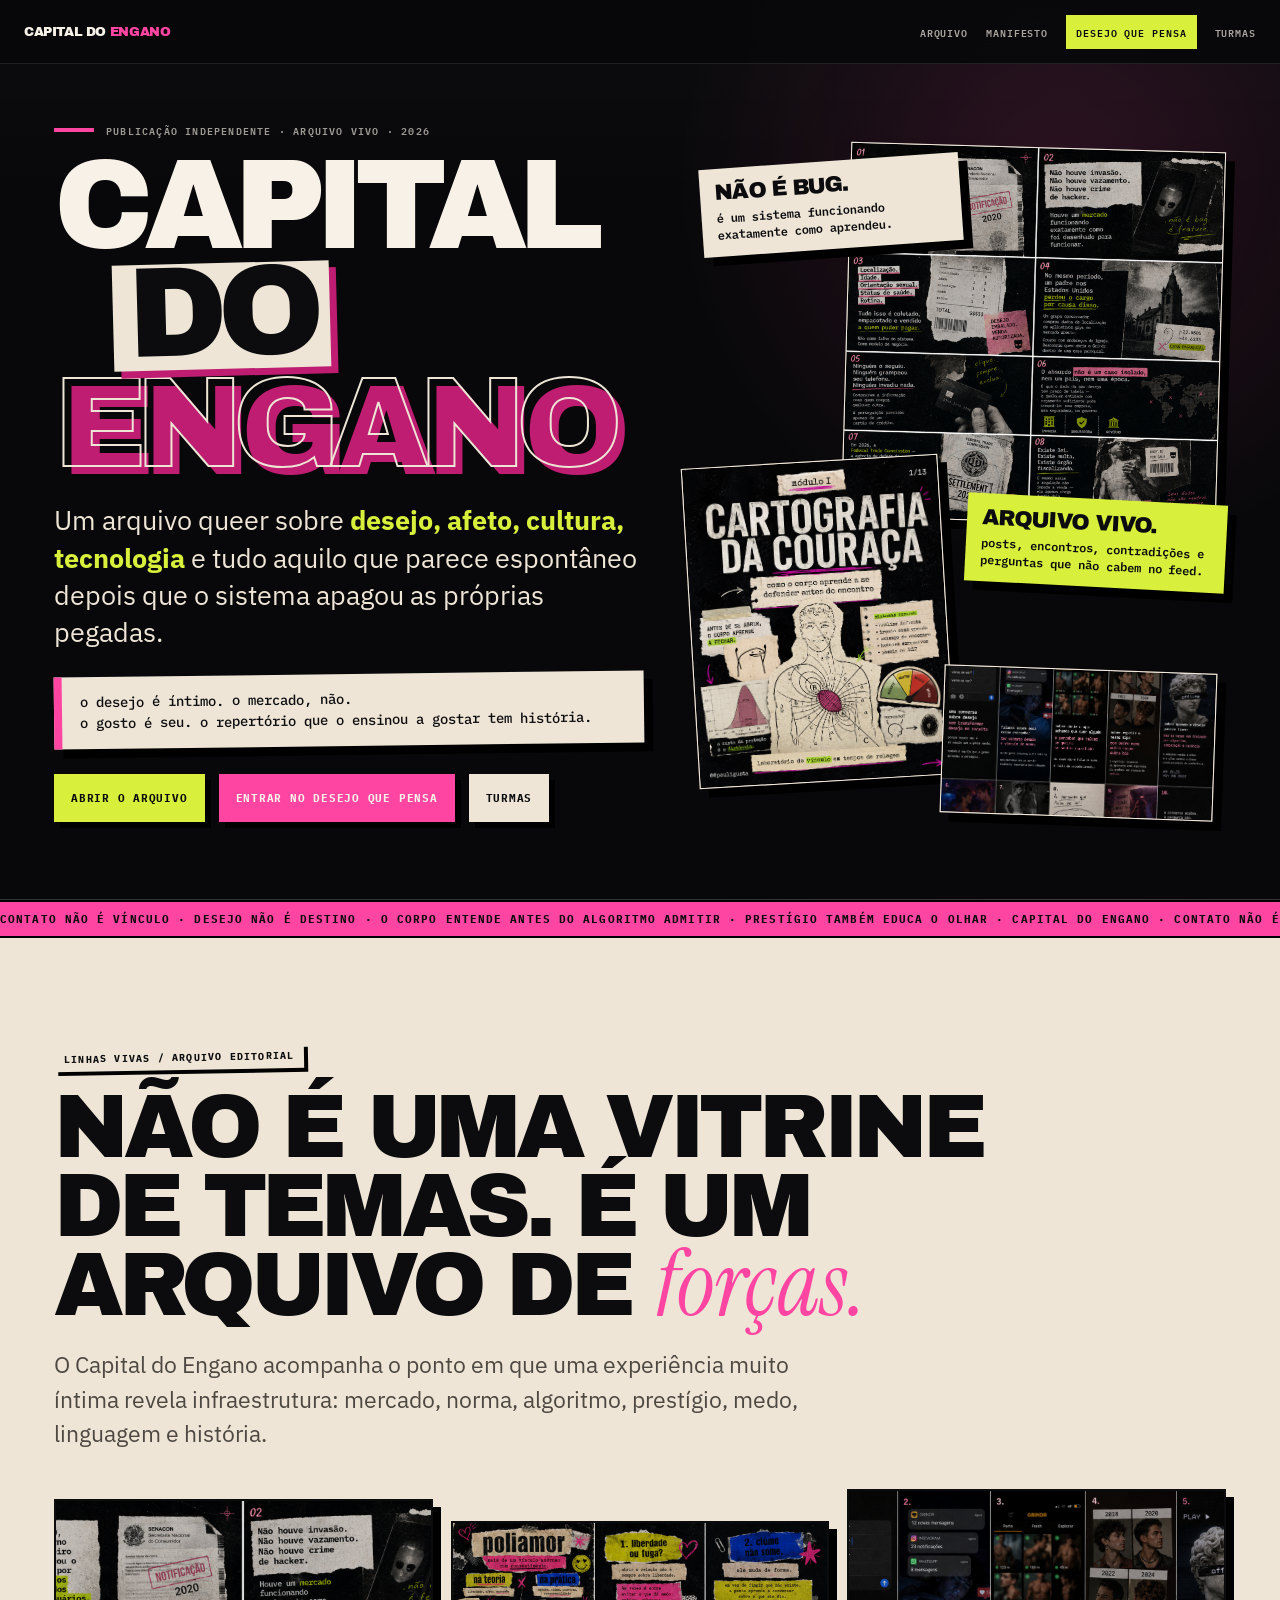
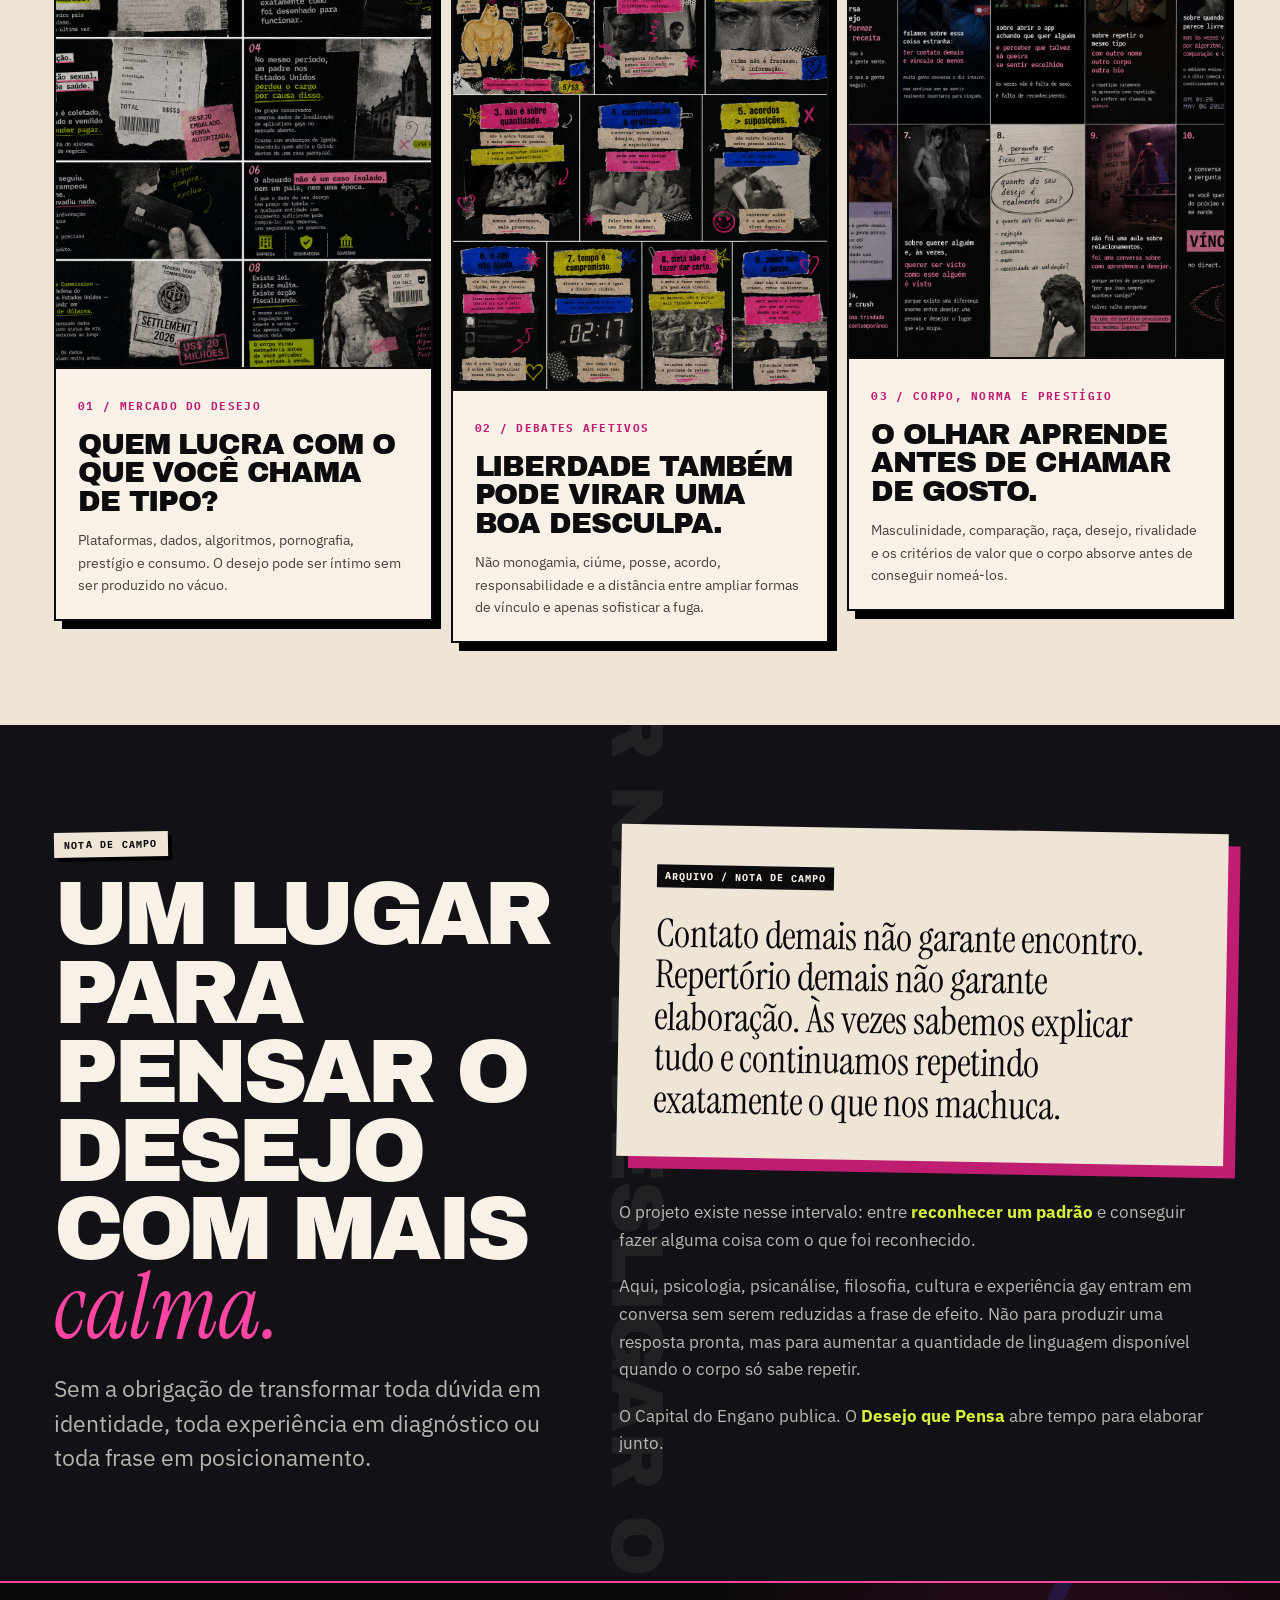
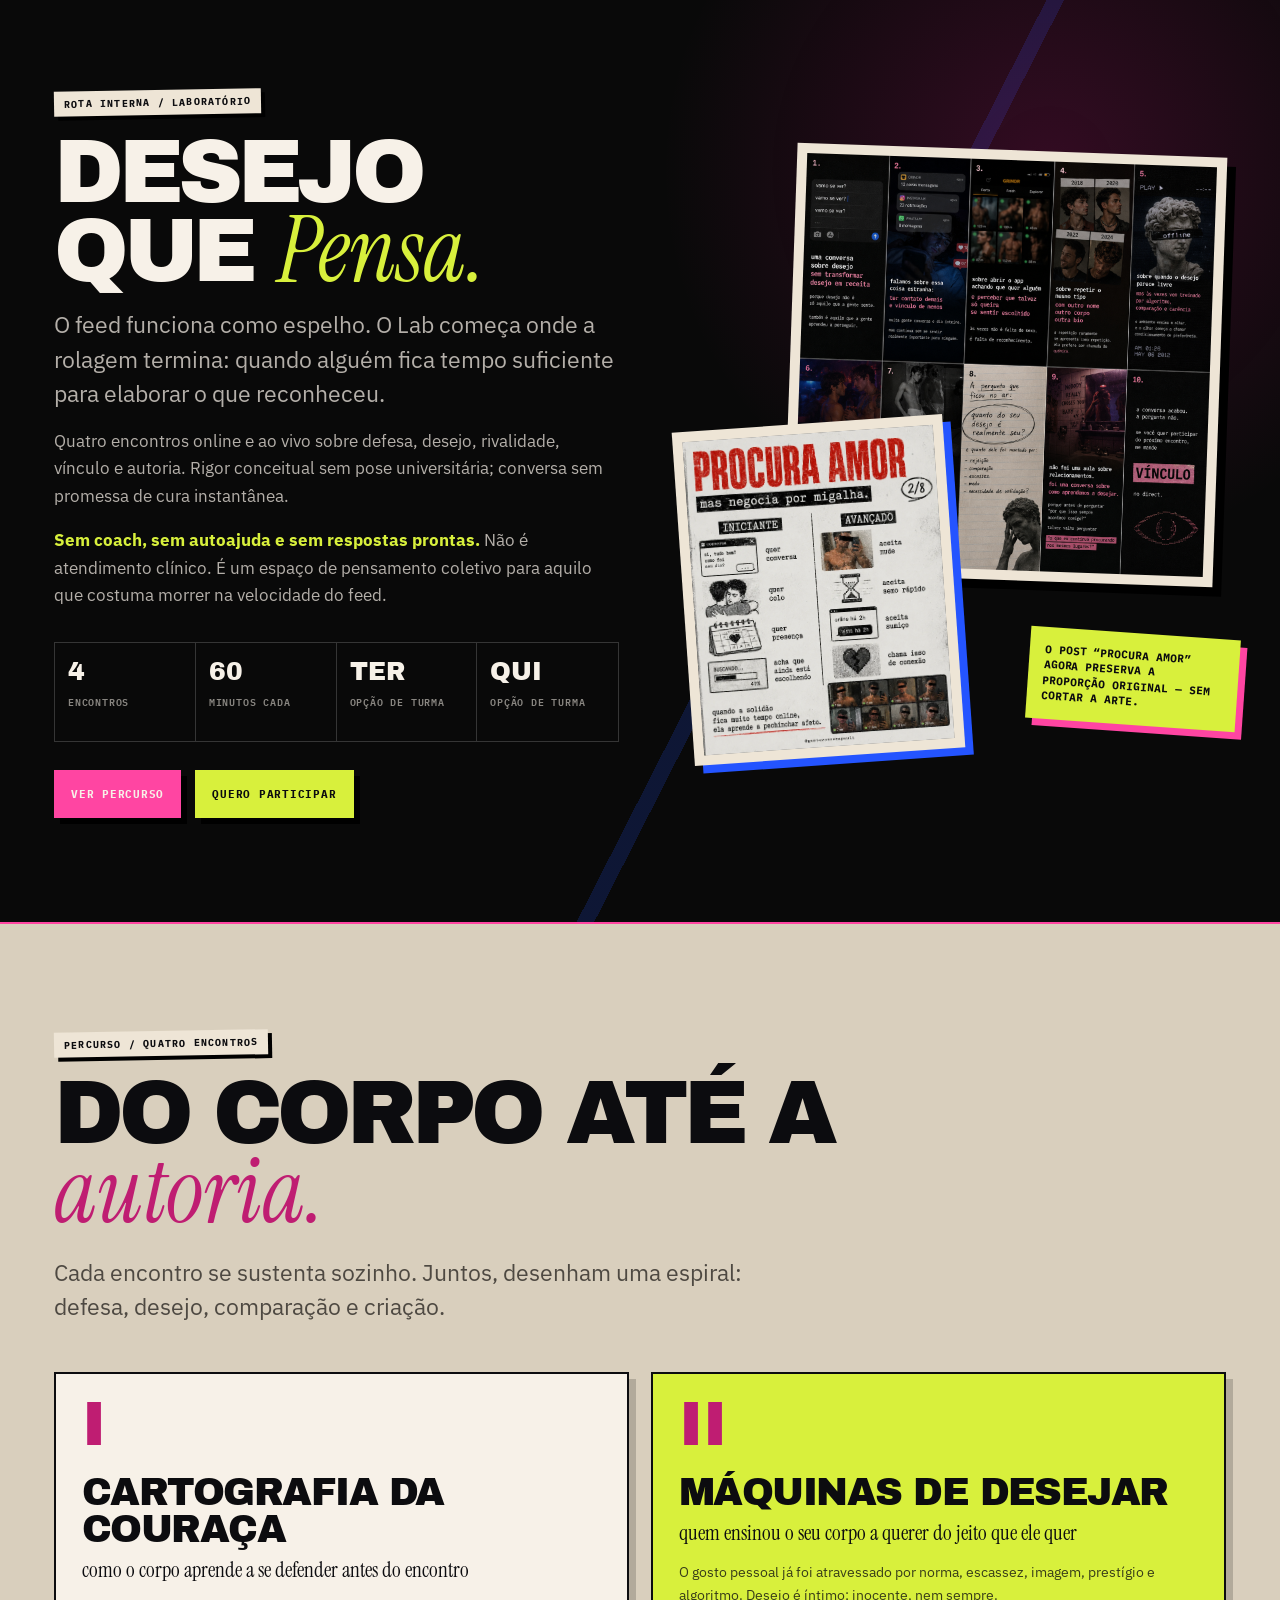
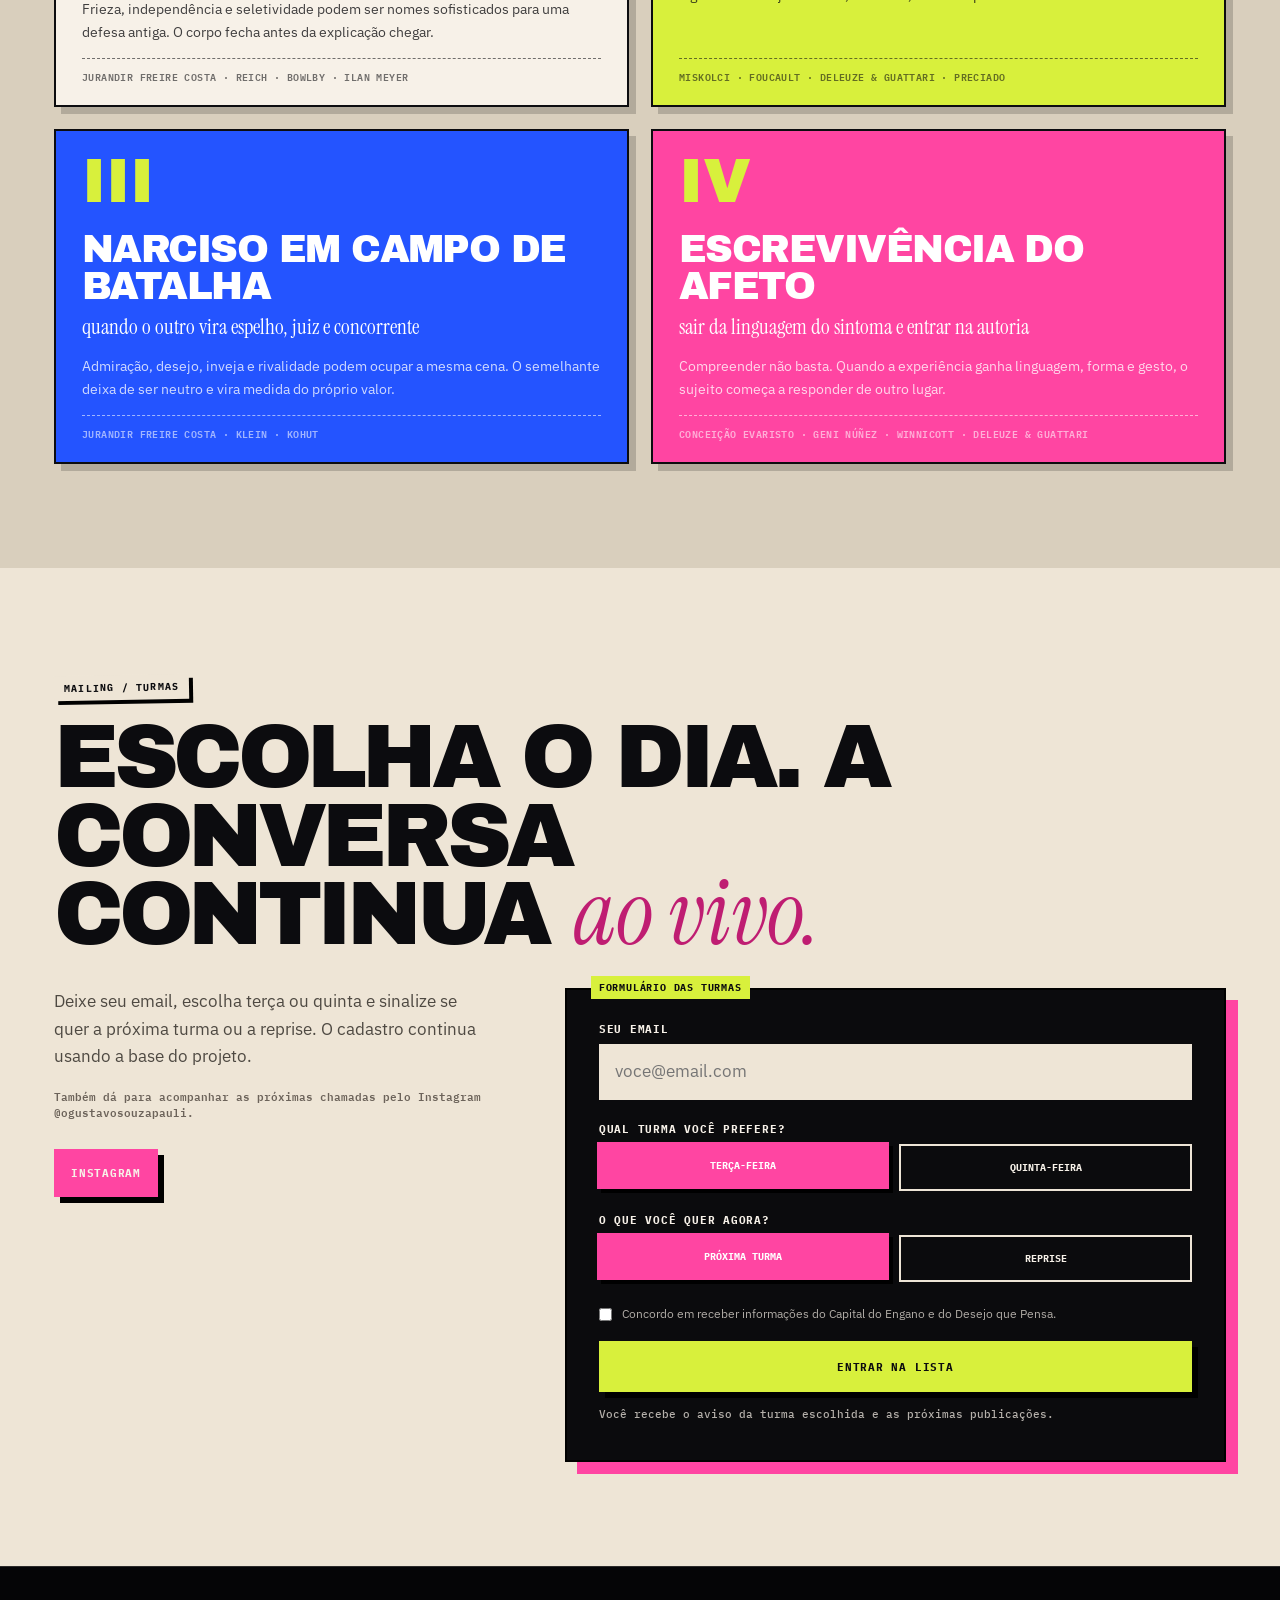
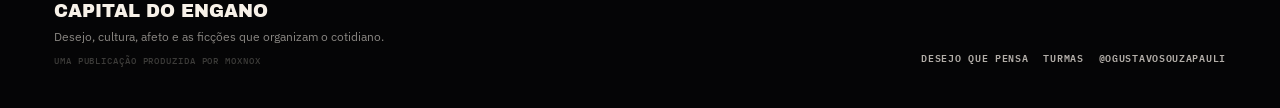
==== index.html @ 5bd8fe93 "corrige envio de turma e interesse" ====
<!DOCTYPE html>
<html lang="pt-BR">
<head>
  <meta charset="utf-8" />
  <meta name="viewport" content="width=device-width, initial-scale=1" />
  <title>Capital do Engano — desejo, afeto e política do cotidiano</title>
  <meta name="description" content="Capital do Engano é um arquivo editorial queer sobre desejo, afeto, tecnologia, corpo e as ficções que organizam o cotidiano. Desejo que Pensa é sua rota de elaboração ao vivo." />
  <meta name="theme-color" content="#08080a" />
  <meta property="og:title" content="Capital do Engano" />
  <meta property="og:description" content="O desejo é íntimo. O repertório que o ensinou a desejar, nem sempre." />
  <link rel="preconnect" href="https://fonts.googleapis.com" />
  <link rel="preconnect" href="https://fonts.gstatic.com" crossorigin />
  <link href="https://fonts.googleapis.com/css2?family=Archivo+Black&family=IBM+Plex+Mono:ital,wght@0,400;0,500;0,600;0,700;1,500&family=IBM+Plex+Sans:ital,wght@0,400;0,500;0,600;0,700;1,400&family=Instrument+Serif:ital@0;1&display=swap" rel="stylesheet" />
  <style>
    :root {
      --black:#08080a;
      --black2:#121216;
      --paper:#eee5d6;
      --paper2:#d9cfbd;
      --white:#f7f1e8;
      --ink:#0c0c0f;
      --muted:#70685e;
      --pink:#ff45a2;
      --pink2:#bf1d72;
      --acid:#d8f03c;
      --blue:#2454ff;
      --red:#d83a31;
      --line:rgba(246,240,231,.16);
      --max:1240px;
      --shadow:9px 9px 0 #000;
    }
    *{box-sizing:border-box;margin:0;padding:0}
    html{scroll-behavior:smooth;scroll-padding-top:72px}
    body{min-width:320px;overflow-x:hidden;background:var(--black);color:var(--white);font-family:'IBM Plex Sans',system-ui,sans-serif;font-size:17px;line-height:1.62;-webkit-font-smoothing:antialiased}
    body:before{content:'';position:fixed;inset:0;z-index:9999;pointer-events:none;opacity:.16;background-image:radial-gradient(circle at 12% 24%,rgba(255,255,255,.07) 0 1px,transparent 1px 4px),radial-gradient(circle at 72% 66%,rgba(255,255,255,.04) 0 1px,transparent 1px 5px);mix-blend-mode:screen}
    ::selection{background:var(--acid);color:var(--ink)}
    img{display:block;max-width:100%}
    a,button,input{font:inherit}
    a:focus-visible,button:focus-visible,input:focus-visible{outline:3px solid var(--acid);outline-offset:4px}
    .skip{position:fixed;top:8px;left:8px;z-index:10000;padding:8px 12px;background:var(--acid);color:var(--ink);font:700 12px 'IBM Plex Mono',monospace;transform:translateY(-160%)}
    .skip:focus{transform:translateY(0)}
    .container{width:min(100%,var(--max));margin:0 auto;padding-inline:34px}
    .section{padding:104px 0;position:relative}
    .mono{font-family:'IBM Plex Mono',monospace}
    .serif{font-family:'Instrument Serif',Georgia,serif}
    .eyebrow{display:inline-block;width:fit-content;margin-bottom:18px;padding:6px 10px;background:var(--paper);color:var(--ink);box-shadow:4px 4px 0 #000;font:700 10px 'IBM Plex Mono',monospace;letter-spacing:.12em;text-transform:uppercase;transform:rotate(-1deg)}
    .title{max-width:980px;font:400 clamp(43px,7vw,92px)/.88 'Archivo Black',sans-serif;letter-spacing:-.06em;text-transform:uppercase}
    .title em{font-family:'Instrument Serif',serif;font-weight:400;text-transform:none;letter-spacing:0;color:var(--pink)}
    .lead{max-width:760px;margin-top:23px;color:rgba(246,240,231,.73);font-size:clamp(18px,2vw,23px);line-height:1.5}
    .btn{display:inline-flex;min-height:48px;align-items:center;justify-content:center;gap:8px;padding:12px 17px;border:0;background:var(--acid);color:var(--ink);box-shadow:6px 6px 0 #000;text-decoration:none;font:700 11px 'IBM Plex Mono',monospace;letter-spacing:.07em;text-transform:uppercase;cursor:pointer}
    .btn.pink{background:var(--pink);color:var(--white)}
    .btn.paper{background:var(--paper);color:var(--ink)}
    .btn:hover{transform:translate(2px,2px);box-shadow:4px 4px 0 #000}

    nav{position:fixed;inset:0 0 auto 0;z-index:500;min-height:64px;display:flex;align-items:center;justify-content:space-between;gap:20px;padding:0 24px;background:rgba(8,8,10,.94);border-bottom:1px solid rgba(255,255,255,.1);backdrop-filter:blur(14px)}
    .brand{color:var(--white);text-decoration:none;font:400 13px 'Archivo Black',sans-serif;text-transform:uppercase;letter-spacing:-.03em}
    .brand span{color:var(--pink)}
    .navlinks{display:flex;align-items:center;gap:18px;list-style:none}
    .navlinks a{color:rgba(246,240,231,.68);text-decoration:none;font:600 10px 'IBM Plex Mono',monospace;letter-spacing:.09em;text-transform:uppercase}
    .navlinks a:hover{color:var(--white)}
    .navlinks .lab{padding:8px 10px;background:var(--acid);color:var(--ink);transform:rotate(-1deg)}

    #hero{min-height:100svh;padding:120px 0 76px;display:flex;align-items:center;overflow:hidden;border-bottom:1px solid var(--line);background:radial-gradient(circle at 83% 20%,rgba(255,69,162,.14),transparent 30%),linear-gradient(180deg,rgba(255,255,255,.018),transparent 22%),var(--black)}
    .hero-grid{display:grid;grid-template-columns:minmax(0,1.05fr) minmax(400px,.95fr);gap:44px;align-items:center}
    .hero-meta{display:flex;gap:12px;align-items:center;margin-bottom:20px;color:rgba(246,240,231,.63);font:600 10px 'IBM Plex Mono',monospace;letter-spacing:.12em;text-transform:uppercase}
    .hero-meta:before{content:'';width:40px;height:4px;background:var(--pink)}
    h1{font:400 clamp(66px,10vw,150px)/.74 'Archivo Black',sans-serif;letter-spacing:-.08em;text-transform:uppercase}
    h1 span{display:block}
    h1 .do{width:fit-content;margin:10px 0 7px 10%;padding:.02em .12em .07em;background:var(--paper);color:var(--ink);box-shadow:7px 7px 0 var(--pink2);transform:rotate(-1.5deg)}
    h1 .engano{color:transparent;-webkit-text-stroke:2px var(--paper);text-shadow:8px 8px 0 var(--pink2)}
    .hero-copy{max-width:650px;margin-top:30px;color:var(--paper);font-size:clamp(19px,2.2vw,27px);line-height:1.38}
    .hero-copy strong{color:var(--acid)}
    .hero-note{max-width:590px;margin-top:24px;padding:15px 18px;background:var(--paper);color:var(--ink);border-left:8px solid var(--pink);box-shadow:var(--shadow);transform:rotate(-.7deg);font:500 14px/1.5 'IBM Plex Mono',monospace}
    .actions{display:flex;flex-wrap:wrap;gap:14px;margin-top:28px}
    .hero-collage{position:relative;min-height:690px}
    .pic{position:absolute;overflow:hidden;background:var(--paper);border:1px solid rgba(255,255,255,.12);box-shadow:var(--shadow)}
    .pic img{width:100%;height:100%;object-fit:cover}
    .pic.a{width:70%;right:1%;top:3%;aspect-ratio:1/1;transform:rotate(1.6deg)}
    .pic.b{width:48%;left:0;bottom:5%;aspect-ratio:4/5;transform:rotate(-3.4deg)}
    .pic.c{width:51%;right:2%;bottom:0;height:148px;transform:rotate(2deg)}
    .pic.c img{object-position:50% 18%}
    .sticker{position:absolute;z-index:5;max-width:260px;padding:14px 15px;background:var(--paper);color:var(--ink);box-shadow:var(--shadow);font:600 12px/1.4 'IBM Plex Mono',monospace}
    .sticker.one{left:2%;top:5%;transform:rotate(-4deg)}
    .sticker.two{right:0;top:54%;transform:rotate(3deg);background:var(--acid)}
    .sticker strong{display:block;font:400 22px/.95 'Archivo Black',sans-serif;text-transform:uppercase;letter-spacing:-.04em;margin-bottom:6px}

    .ticker{overflow:hidden;background:var(--pink);color:var(--ink);border-block:2px solid #000;white-space:nowrap}
    .ticker div{display:inline-block;min-width:200%;padding:10px 0;font:800 11px 'IBM Plex Mono',monospace;letter-spacing:.1em;text-transform:uppercase;animation:run 30s linear infinite}
    @keyframes run{to{transform:translateX(-50%)}}

    #arquivo{background:var(--paper);color:var(--ink)}
    #arquivo .title{color:var(--ink)}
    #arquivo .lead{color:#4d4841}
    .lines{display:grid;grid-template-columns:repeat(3,minmax(0,1fr));gap:18px;margin-top:48px}
    .line-card{position:relative;min-height:560px;display:flex;flex-direction:column;border:2px solid var(--ink);background:var(--white);box-shadow:8px 8px 0 #000;overflow:hidden}
    .line-card:nth-child(2){transform:translateY(22px)}
    .line-card:nth-child(3){transform:translateY(-10px)}
    .line-img{aspect-ratio:4/5;overflow:hidden;border-bottom:2px solid var(--ink);background:#111}
    .line-img img{width:100%;height:100%;object-fit:cover}
    .line-body{padding:22px}
    .line-num{font:700 11px 'IBM Plex Mono',monospace;color:var(--pink2);letter-spacing:.12em}
    .line-card h3{margin-top:12px;font:400 29px/.98 'Archivo Black',sans-serif;letter-spacing:-.04em;text-transform:uppercase}
    .line-card p{margin-top:13px;color:#46413b;font-size:14px}
    .ig{color:inherit;text-decoration:none}

    #calma{background:var(--black2);overflow:hidden}
    #calma:before{content:'PENSAR NÃO É DESLIGAR O DESEJO';position:absolute;right:-110px;top:48%;color:rgba(246,240,231,.07);font:400 74px 'Archivo Black',sans-serif;transform:rotate(90deg);white-space:nowrap}
    .calma-grid{display:grid;grid-template-columns:minmax(0,.9fr) minmax(0,1.1fr);gap:68px;align-items:start}
    .calma-paper{position:relative;padding:36px;background:var(--paper);color:var(--ink);box-shadow:12px 12px 0 var(--pink2);transform:rotate(1deg)}
    .calma-paper:before{content:'ARQUIVO / NOTA DE CAMPO';display:inline-block;margin-bottom:26px;padding:5px 8px;background:var(--ink);color:var(--white);font:700 10px 'IBM Plex Mono',monospace;letter-spacing:.1em}
    .calma-paper p{font-family:'Instrument Serif',serif;font-size:clamp(27px,3vw,42px);line-height:1.08}
    .calma-copy p{max-width:650px;margin-bottom:19px;color:rgba(246,240,231,.74)}
    .calma-copy strong{color:var(--acid)}

    #desejo{background:#090909;border-block:2px solid var(--pink);overflow:hidden}
    #desejo:before{content:'';position:absolute;inset:0;pointer-events:none;background:radial-gradient(circle at 82% 20%,rgba(223,22,137,.2),transparent 30%),linear-gradient(117deg,transparent 0 60%,rgba(36,84,255,.18) 60% 61%,transparent 61%)}
    .dqp-grid{position:relative;display:grid;grid-template-columns:minmax(0,1.02fr) minmax(370px,.98fr);gap:64px;align-items:center}
    .dqp-grid .title em{color:var(--acid)}
    .dqp-copy p{max-width:680px;margin-top:17px;color:rgba(246,240,231,.72)}
    .stats{display:grid;grid-template-columns:repeat(4,minmax(0,1fr));margin-top:32px;border:1px solid rgba(255,255,255,.18)}
    .stat{padding:15px 13px;min-height:98px;border-right:1px solid rgba(255,255,255,.18)}
    .stat:last-child{border-right:0}
    .stat strong{display:block;font:400 25px 'Archivo Black',sans-serif}
    .stat span{display:block;margin-top:7px;color:rgba(246,240,231,.54);font:600 10px 'IBM Plex Mono',monospace;text-transform:uppercase;letter-spacing:.08em}
    .dqp-art{position:relative;min-height:620px}
    .dqp-main,.dqp-small{position:absolute;padding:10px;background:var(--paper);box-shadow:var(--shadow)}
    .dqp-main{width:min(430px,88%);right:6px;top:8px;transform:rotate(2deg)}
    .dqp-main img{width:100%;aspect-ratio:1/1;object-fit:cover}
    .dqp-small{width:min(300px,50%);left:0;bottom:5px;transform:rotate(-4deg);box-shadow:8px 8px 0 var(--blue)}
    .dqp-small img{width:100%;aspect-ratio:1122/1402;object-fit:contain;background:#111}
    .dqp-note{position:absolute;right:-12px;bottom:38px;z-index:4;width:210px;padding:15px;background:var(--acid);color:var(--ink);box-shadow:7px 7px 0 var(--pink);font:700 11px/1.4 'IBM Plex Mono',monospace;text-transform:uppercase;transform:rotate(4deg)}

    #percurso{background:var(--paper2);color:var(--ink)}
    #percurso .title{color:var(--ink)}
    #percurso .title em{color:var(--pink2)}
    #percurso .lead{color:#4e4942}
    .modules{display:grid;grid-template-columns:repeat(2,minmax(0,1fr));gap:22px;margin-top:48px}
    .module{position:relative;min-height:335px;padding:26px;border:2px solid var(--ink);background:var(--white);box-shadow:7px 7px 0 rgba(0,0,0,.18)}
    .module:nth-child(2){background:var(--acid)}
    .module:nth-child(3){background:var(--blue);color:#fff}
    .module:nth-child(4){background:var(--pink);color:#fff}
    .module .n{font:400 62px/.8 'Archivo Black',sans-serif;color:var(--pink2)}
    .module:nth-child(n+3) .n{color:var(--acid)}
    .module h3{margin-top:25px;font:400 clamp(25px,3vw,40px)/.96 'Archivo Black',sans-serif;letter-spacing:-.04em;text-transform:uppercase}
    .module .thesis{margin-top:10px;font:400 21px/1.15 'Instrument Serif',serif}
    .module .desc{margin-top:16px;font-size:14px;opacity:.78}
    .module .refs{position:absolute;left:26px;right:26px;bottom:22px;padding-top:10px;border-top:1px dashed currentColor;opacity:.57;font:600 10px/1.4 'IBM Plex Mono',monospace;text-transform:uppercase;letter-spacing:.04em}

    #mailing{background:var(--paper);color:var(--ink)}
    #mailing .title{color:var(--ink)}
    #mailing .title em{color:var(--pink2)}
    .mail-grid{display:grid;grid-template-columns:minmax(0,.8fr) minmax(400px,1.2fr);gap:70px;align-items:start;margin-top:34px}
    .mail-copy p{max-width:540px;color:#4e4942}
    .mail-copy .small{margin-top:17px;font:600 11px/1.5 'IBM Plex Mono',monospace;color:#6c635a}
    .form{position:relative;padding:32px;background:#0b0b0d;color:var(--white);border:2px solid #000;box-shadow:12px 12px 0 var(--pink)}
    .form:before{content:'FORMULÁRIO DAS TURMAS';position:absolute;top:-14px;left:24px;padding:5px 8px;background:var(--acid);color:var(--ink);font:700 10px 'IBM Plex Mono',monospace;letter-spacing:.08em}
    .field{margin-bottom:22px}
    .label{display:block;margin-bottom:8px;color:var(--white);font:700 11px 'IBM Plex Mono',monospace;text-transform:uppercase;letter-spacing:.07em}
    .input{width:100%;min-height:50px;padding:12px 14px;border:2px solid var(--paper);background:var(--paper);color:var(--ink);border-radius:0}
    .choices{display:grid;grid-template-columns:repeat(2,minmax(0,1fr));gap:8px}
    .choice{position:relative}
    .choice input{position:absolute;opacity:0}
    .choice label{display:flex;min-height:47px;align-items:center;justify-content:center;padding:10px;border:2px solid var(--paper);color:var(--white);font:700 10px 'IBM Plex Mono',monospace;text-align:center;text-transform:uppercase;cursor:pointer}
    .choice input:checked+label{background:var(--pink);color:#fff;border-color:var(--pink);box-shadow:4px 4px 0 #000;transform:translate(-2px,-2px)}
    .consent{display:flex;gap:10px;align-items:flex-start;margin:18px 0;color:rgba(246,240,231,.7);font-size:12px}
    .consent input{margin-top:4px;accent-color:var(--pink)}
    .submit{width:100%;min-height:51px;border:2px solid var(--acid);background:var(--acid);color:var(--ink);box-shadow:6px 6px 0 #000;font:700 11px 'IBM Plex Mono',monospace;text-transform:uppercase;letter-spacing:.07em;cursor:pointer}
    .submit:disabled{opacity:.6;cursor:default}
    #form-msg{min-height:21px;margin-top:15px;color:rgba(246,240,231,.72);font:500 11px/1.45 'IBM Plex Mono',monospace}
    .hp{position:absolute!important;left:-10000px!important;width:1px!important;height:1px!important;overflow:hidden!important}

    footer{padding:34px 0 42px;background:#050506;border-top:1px solid var(--line)}
    .foot{display:flex;align-items:flex-end;justify-content:space-between;gap:28px}
    .foot strong{display:block;font:400 18px 'Archivo Black',sans-serif;text-transform:uppercase}
    .foot span{display:block;margin-top:6px;color:rgba(246,240,231,.55);font-size:12px}
    .mox{margin-top:8px!important;color:rgba(246,240,231,.23)!important;font:500 9px 'IBM Plex Mono',monospace!important;text-transform:uppercase;letter-spacing:.1em}
    .footlinks{display:flex;flex-wrap:wrap;gap:15px;justify-content:flex-end}
    .footlinks a{color:rgba(246,240,231,.72);text-decoration:none;font:600 10px 'IBM Plex Mono',monospace;text-transform:uppercase;letter-spacing:.07em}
    .footlinks a:hover{color:var(--acid)}

    @media(max-width:1000px){
      .hero-grid,.calma-grid,.dqp-grid,.mail-grid{grid-template-columns:1fr}
      .hero-collage{min-height:650px}
      .lines{grid-template-columns:1fr 1fr}
      .line-card:nth-child(2),.line-card:nth-child(3){transform:none}
      .dqp-art{min-height:610px}
    }
    @media(max-width:760px){
      .container{padding-inline:18px}
      .section{padding:82px 0}
      nav{padding-inline:14px}
      .navlinks{gap:5px}
      .navlinks .hide{display:none}
      .brand{font-size:11px}
      .navlinks a{font-size:9px}
      h1{font-size:clamp(60px,19vw,100px)}
      .hero-collage{min-height:540px}
      .pic.a{width:75%}.pic.b{width:49%}.pic.c{height:105px}
      .sticker{max-width:210px;padding:11px}.sticker strong{font-size:17px}
      .lines,.modules{grid-template-columns:1fr}
      .line-card{min-height:0}
      .stats{grid-template-columns:repeat(2,minmax(0,1fr))}
      .stat:nth-child(2){border-right:0}.stat:nth-child(-n+2){border-bottom:1px solid rgba(255,255,255,.18)}
      .dqp-art{min-height:500px}
      .dqp-small{width:48%}
      .choices{grid-template-columns:1fr}
      .form{padding:30px 20px}
      .foot{flex-direction:column;align-items:flex-start}
      .footlinks{justify-content:flex-start}
    }
    @media(max-width:480px){.actions{flex-direction:column;align-items:stretch}.btn{width:100%}.hero-collage{min-height:455px}.dqp-art{min-height:440px}.dqp-note{width:180px;right:0}}
    @media(prefers-reduced-motion:reduce){html{scroll-behavior:auto}.ticker div{animation:none}}
  </style>
</head>
<body>
  <a class="skip" href="#main">Ir para o conteúdo</a>
  <nav aria-label="Navegação principal">
    <a class="brand" href="#hero">Capital do <span>Engano</span></a>
    <ul class="navlinks">
      <li class="hide"><a href="#arquivo">Arquivo</a></li>
      <li class="hide"><a href="#calma">Manifesto</a></li>
      <li><a class="lab" href="#desejo">Desejo que Pensa</a></li>
      <li><a href="#mailing">Turmas</a></li>
    </ul>
  </nav>

  <main id="main">
    <header id="hero">
      <div class="container hero-grid">
        <div>
          <div class="hero-meta">publicação independente · arquivo vivo · 2026</div>
          <h1><span>Capital</span><span class="do">do</span><span class="engano">Engano</span></h1>
          <p class="hero-copy">Um arquivo queer sobre <strong>desejo, afeto, cultura, tecnologia</strong> e tudo aquilo que parece espontâneo depois que o sistema apagou as próprias pegadas.</p>
          <div class="hero-note">o desejo é íntimo. o mercado, não.<br>o gosto é seu. o repertório que o ensinou a gostar tem história.</div>
          <div class="actions">
            <a class="btn" href="#arquivo">Abrir o arquivo</a>
            <a class="btn pink" href="#desejo">Entrar no Desejo que Pensa</a>
            <a class="btn paper" href="#mailing">Turmas</a>
          </div>
        </div>
        <div class="hero-collage" aria-label="Colagem editorial com trabalhos do projeto">
          <div class="pic a"><a class="ig" href="https://www.instagram.com/p/DaJt7K4jVhq/" target="_blank" rel="noopener noreferrer" aria-label="Abrir post sobre dados, apps e desejo no Instagram"><img src="v1.5/assets/grindr-carousel.png" alt="Dossiê visual sobre aplicativos, dados e desejo"></a></div>
          <div class="pic b"><a class="ig" href="https://www.instagram.com/p/DagaPlej9QJ/" target="_blank" rel="noopener noreferrer" aria-label="Abrir Cartografia da Couraça no Instagram"><img src="v1.5/assets/dqp-modulo1.png" alt="Capa de Cartografia da Couraça"></a></div>
          <div class="pic c"><a class="ig" href="https://www.instagram.com/p/DaZJoE9jdEI/" target="_blank" rel="noopener noreferrer" aria-label="Abrir Desejo que Pensa no Instagram"><img src="v1.5/assets/dqp-carousel.png" alt="Recorte visual do Desejo que Pensa"></a></div>
          <div class="sticker one"><strong>não é bug.</strong>é um sistema funcionando exatamente como aprendeu.</div>
          <div class="sticker two"><strong>arquivo vivo.</strong>posts, encontros, contradições e perguntas que não cabem no feed.</div>
        </div>
      </div>
    </header>

    <div class="ticker" aria-hidden="true"><div>CONTATO NÃO É VÍNCULO · DESEJO NÃO É DESTINO · O CORPO ENTENDE ANTES DO ALGORITMO ADMITIR · PRESTÍGIO TAMBÉM EDUCA O OLHAR · CAPITAL DO ENGANO · CONTATO NÃO É VÍNCULO · DESEJO NÃO É DESTINO · O CORPO ENTENDE ANTES DO ALGORITMO ADMITIR · PRESTÍGIO TAMBÉM EDUCA O OLHAR · CAPITAL DO ENGANO ·</div></div>

    <section class="section" id="arquivo">
      <div class="container">
        <span class="eyebrow">linhas vivas / arquivo editorial</span>
        <h2 class="title">Não é uma vitrine de temas. É um arquivo de <em>forças.</em></h2>
        <p class="lead">O Capital do Engano acompanha o ponto em que uma experiência muito íntima revela infraestrutura: mercado, norma, algoritmo, prestígio, medo, linguagem e história.</p>
        <div class="lines">
          <article class="line-card">
            <a class="ig" href="https://www.instagram.com/p/DaJt7K4jVhq/" target="_blank" rel="noopener noreferrer">
              <div class="line-img"><img src="v1.5/assets/grindr-carousel.png" alt="Carrossel sobre dados, aplicativos e desejo"></div>
            </a>
            <div class="line-body"><span class="line-num">01 / MERCADO DO DESEJO</span><h3>Quem lucra com o que você chama de tipo?</h3><p>Plataformas, dados, algoritmos, pornografia, prestígio e consumo. O desejo pode ser íntimo sem ser produzido no vácuo.</p></div>
          </article>
          <article class="line-card">
            <div class="line-img"><img src="v1.5/assets/poliamor-carousel.png" alt="Carrossel visual sobre relações e não monogamia"></div>
            <div class="line-body"><span class="line-num">02 / DEBATES AFETIVOS</span><h3>Liberdade também pode virar uma boa desculpa.</h3><p>Não monogamia, ciúme, posse, acordo, responsabilidade e a distância entre ampliar formas de vínculo e apenas sofisticar a fuga.</p></div>
          </article>
          <article class="line-card">
            <a class="ig" href="https://www.instagram.com/p/DaZJoE9jdEI/" target="_blank" rel="noopener noreferrer">
              <div class="line-img"><img src="v1.5/assets/dqp-carousel.png" alt="Carrossel do projeto Desejo que Pensa"></div>
            </a>
            <div class="line-body"><span class="line-num">03 / CORPO, NORMA E PRESTÍGIO</span><h3>O olhar aprende antes de chamar de gosto.</h3><p>Masculinidade, comparação, raça, desejo, rivalidade e os critérios de valor que o corpo absorve antes de conseguir nomeá-los.</p></div>
          </article>
        </div>
      </div>
    </section>

    <section class="section" id="calma">
      <div class="container calma-grid">
        <div>
          <span class="eyebrow">nota de campo</span>
          <h2 class="title">Um lugar para pensar o desejo com mais <em>calma.</em></h2>
          <p class="lead">Sem a obrigação de transformar toda dúvida em identidade, toda experiência em diagnóstico ou toda frase em posicionamento.</p>
        </div>
        <div>
          <div class="calma-paper"><p>Contato demais não garante encontro. Repertório demais não garante elaboração. Às vezes sabemos explicar tudo e continuamos repetindo exatamente o que nos machuca.</p></div>
          <div class="calma-copy" style="margin-top:38px">
            <p>O projeto existe nesse intervalo: entre <strong>reconhecer um padrão</strong> e conseguir fazer alguma coisa com o que foi reconhecido.</p>
            <p>Aqui, psicologia, psicanálise, filosofia, cultura e experiência gay entram em conversa sem serem reduzidas a frase de efeito. Não para produzir uma resposta pronta, mas para aumentar a quantidade de linguagem disponível quando o corpo só sabe repetir.</p>
            <p>O Capital do Engano publica. O <strong>Desejo que Pensa</strong> abre tempo para elaborar junto.</p>
          </div>
        </div>
      </div>
    </section>

    <section class="section" id="desejo">
      <div class="container dqp-grid">
        <div class="dqp-copy">
          <span class="eyebrow">rota interna / laboratório</span>
          <h2 class="title">Desejo que <em>Pensa.</em></h2>
          <p class="lead">O feed funciona como espelho. O Lab começa onde a rolagem termina: quando alguém fica tempo suficiente para elaborar o que reconheceu.</p>
          <p>Quatro encontros online e ao vivo sobre defesa, desejo, rivalidade, vínculo e autoria. Rigor conceitual sem pose universitária; conversa sem promessa de cura instantânea.</p>
          <p><strong style="color:var(--acid)">Sem coach, sem autoajuda e sem respostas prontas.</strong> Não é atendimento clínico. É um espaço de pensamento coletivo para aquilo que costuma morrer na velocidade do feed.</p>
          <div class="stats" aria-label="Formato do Desejo que Pensa">
            <div class="stat"><strong>4</strong><span>encontros</span></div>
            <div class="stat"><strong>60</strong><span>minutos cada</span></div>
            <div class="stat"><strong>TER</strong><span>opção de turma</span></div>
            <div class="stat"><strong>QUI</strong><span>opção de turma</span></div>
          </div>
          <div class="actions"><a class="btn pink" href="#percurso">Ver percurso</a><a class="btn" href="#mailing">Quero participar</a></div>
        </div>
        <div class="dqp-art" aria-label="Arquivo visual do Desejo que Pensa">
          <figure class="dqp-main"><a class="ig" href="https://www.instagram.com/p/DaZJoE9jdEI/" target="_blank" rel="noopener noreferrer"><img src="v1.5/assets/dqp-carousel.png" alt="Carrossel Desejo que Pensa"></a></figure>
          <figure class="dqp-small"><a class="ig" href="https://www.instagram.com/p/DaG-AF5jT24/" target="_blank" rel="noopener noreferrer"><img src="v1.5/assets/post-procura.webp" alt="Post Procura amor, mas negocia por migalha"></a></figure>
          <div class="dqp-note">o post “procura amor” agora preserva a proporção original — sem cortar a arte.</div>
        </div>
      </div>
    </section>

    <section class="section" id="percurso">
      <div class="container">
        <span class="eyebrow">percurso / quatro encontros</span>
        <h2 class="title">Do corpo até a <em>autoria.</em></h2>
        <p class="lead">Cada encontro se sustenta sozinho. Juntos, desenham uma espiral: defesa, desejo, comparação e criação.</p>
        <div class="modules">
          <article class="module"><div class="n">I</div><h3>Cartografia da Couraça</h3><p class="thesis">como o corpo aprende a se defender antes do encontro</p><p class="desc">Frieza, independência e seletividade podem ser nomes sofisticados para uma defesa antiga. O corpo fecha antes da explicação chegar.</p><p class="refs">Jurandir Freire Costa · Reich · Bowlby · Ilan Meyer</p></article>
          <article class="module"><div class="n">II</div><h3>Máquinas de Desejar</h3><p class="thesis">quem ensinou o seu corpo a querer do jeito que ele quer</p><p class="desc">O gosto pessoal já foi atravessado por norma, escassez, imagem, prestígio e algoritmo. Desejo é íntimo; inocente, nem sempre.</p><p class="refs">Miskolci · Foucault · Deleuze & Guattari · Preciado</p></article>
          <article class="module"><div class="n">III</div><h3>Narciso em Campo de Batalha</h3><p class="thesis">quando o outro vira espelho, juiz e concorrente</p><p class="desc">Admiração, desejo, inveja e rivalidade podem ocupar a mesma cena. O semelhante deixa de ser neutro e vira medida do próprio valor.</p><p class="refs">Jurandir Freire Costa · Klein · Kohut</p></article>
          <article class="module"><div class="n">IV</div><h3>Escrevivência do Afeto</h3><p class="thesis">sair da linguagem do sintoma e entrar na autoria</p><p class="desc">Compreender não basta. Quando a experiência ganha linguagem, forma e gesto, o sujeito começa a responder de outro lugar.</p><p class="refs">Conceição Evaristo · Geni Núñez · Winnicott · Deleuze & Guattari</p></article>
        </div>
      </div>
    </section>

    <section class="section" id="mailing">
      <div class="container">
        <span class="eyebrow">mailing / turmas</span>
        <h2 class="title">Escolha o dia. A conversa continua <em>ao vivo.</em></h2>
        <div class="mail-grid">
          <div class="mail-copy">
            <p>Deixe seu email, escolha terça ou quinta e sinalize se quer a próxima turma ou a reprise. O cadastro continua usando a base do projeto.</p>
            <p class="small">Também dá para acompanhar as próximas chamadas pelo Instagram @ogustavosouzapauli.</p>
            <div class="actions"><a class="btn pink" href="https://instagram.com/ogustavosouzapauli" target="_blank" rel="noopener noreferrer">Instagram</a></div>
          </div>
          <form class="form" id="mailing-form" onsubmit="handleWaitlist(event)" aria-label="Inscrição no Desejo que Pensa">
            <label class="hp" for="website">Não preencha</label><input class="hp" id="website" autocomplete="off" tabindex="-1" type="text">
            <div class="field"><label class="label" for="email">Seu email</label><input class="input" id="email" type="email" autocomplete="email" placeholder="voce@email.com" required></div>
            <div class="field"><span class="label">Qual turma você prefere?</span><div class="choices"><div class="choice"><input checked id="tuesday" name="turma" type="radio" value="terca" required><label for="tuesday">Terça-feira</label></div><div class="choice"><input id="thursday" name="turma" type="radio" value="quinta" required><label for="thursday">Quinta-feira</label></div></div></div>
            <div class="field"><span class="label">O que você quer agora?</span><div class="choices"><div class="choice"><input checked id="next-class" name="interesse" type="radio" value="proxima turma" required><label for="next-class">Próxima turma</label></div><div class="choice"><input id="replay" name="interesse" type="radio" value="reprise" required><label for="replay">Reprise</label></div></div></div>
            <label class="consent" for="consent"><input id="consent" type="checkbox" required><span>Concordo em receber informações do Capital do Engano e do Desejo que Pensa.</span></label>
            <button class="submit" type="submit">Entrar na lista</button>
            <div id="form-msg" role="status">Você recebe o aviso da turma escolhida e as próximas publicações.</div>
          </form>
        </div>
      </div>
    </section>
  </main>

  <footer>
    <div class="container foot">
      <div><strong>Capital do Engano</strong><span>Desejo, cultura, afeto e as ficções que organizam o cotidiano.</span><span class="mox">uma publicação produzida por MOXNOX</span></div>
      <div class="footlinks"><a href="#desejo">Desejo que Pensa</a><a href="#mailing">Turmas</a><a href="https://instagram.com/ogustavosouzapauli" target="_blank" rel="noopener noreferrer">@ogustavosouzapauli</a></div>
    </div>
  </footer>

  <script>
    const WAITLIST_URL='https://script.google.com/macros/s/AKfycbwLwXu7yA2k3YvWyBqOMSSfnzRwR58wXxqY4SEbpK5EW2DYldIZgKlH9GmjTxIQWyBG/exec';
    const SUBSTACK_SUB='gustavosouzapauli';
    async function handleWaitlist(event){
      event.preventDefault();
      const form=event.currentTarget;
      const msg=document.getElementById('form-msg');
      const button=form.querySelector('button[type="submit"]');
      const email=document.getElementById('email').value.trim();
      const consent=document.getElementById('consent').checked;
      const honeypot=document.getElementById('website').value.trim();
      const turma=form.querySelector('input[name="turma"]:checked')?.value||'';
      const interesse=form.querySelector('input[name="interesse"]:checked')?.value||'';
      if(honeypot)return;
      if(!consent){msg.textContent='Marque o consentimento para continuar.';msg.style.color='#ff8aa9';return;}
      button.disabled=true;msg.textContent='Enviando...';msg.style.color='rgba(246,240,231,.72)';
      const payload=new URLSearchParams({email,origem:'capital-do-engano-home-v1.5',consentiu:'true',turma,interesse});
      try{await fetch(WAITLIST_URL,{method:'POST',mode:'no-cors',headers:{'Content-Type':'application/x-www-form-urlencoded;charset=UTF-8'},body:payload.toString()});}catch(e){}
      try{await fetch('https://'+SUBSTACK_SUB+'.substack.com/api/v1/free',{method:'POST',mode:'no-cors',headers:{'Content-Type':'application/json'},body:JSON.stringify({email,first_url:location.href,first_referrer:document.referrer})});}catch(e){}
      msg.textContent='Anotado. Você recebe os avisos da turma escolhida e as próximas publicações.';msg.style.color='#d8f03c';form.reset();document.getElementById('tuesday').checked=true;document.getElementById('next-class').checked=true;button.disabled=false;
    }
  </script>
</body>
</html>
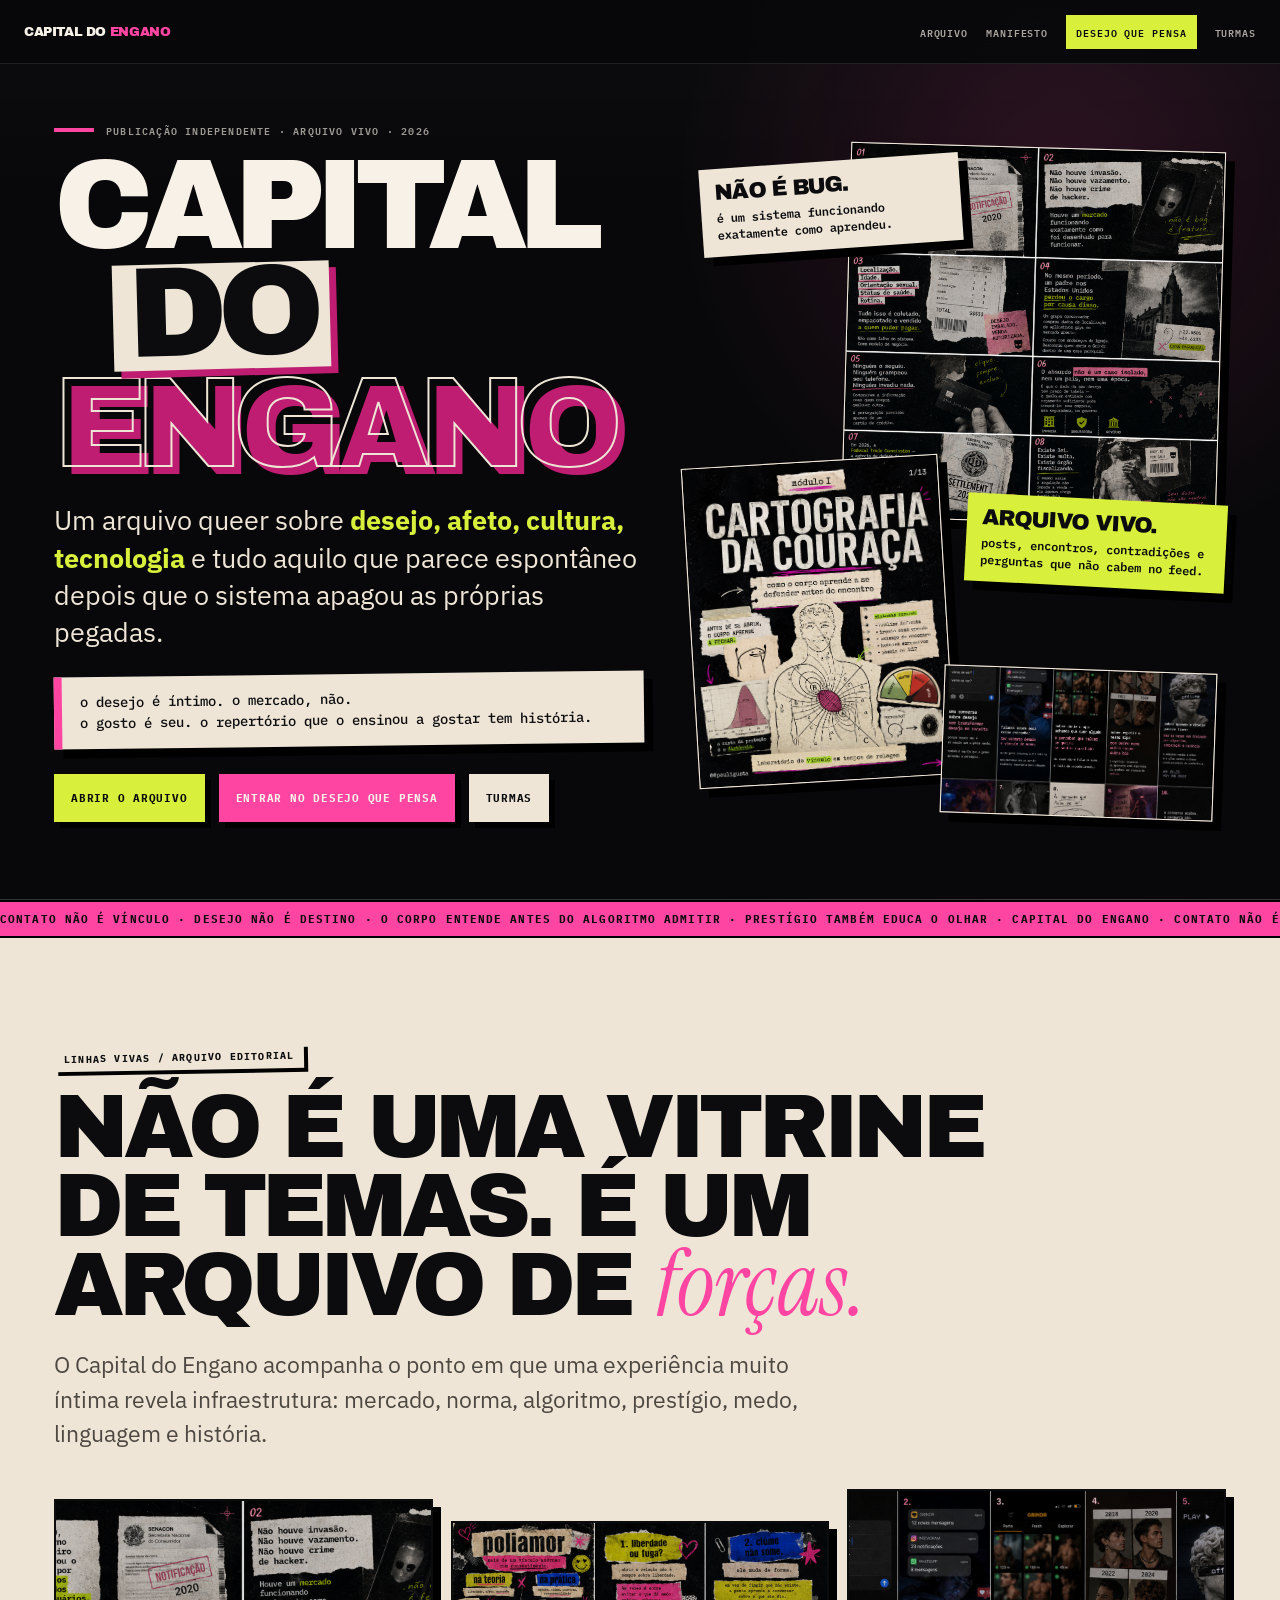
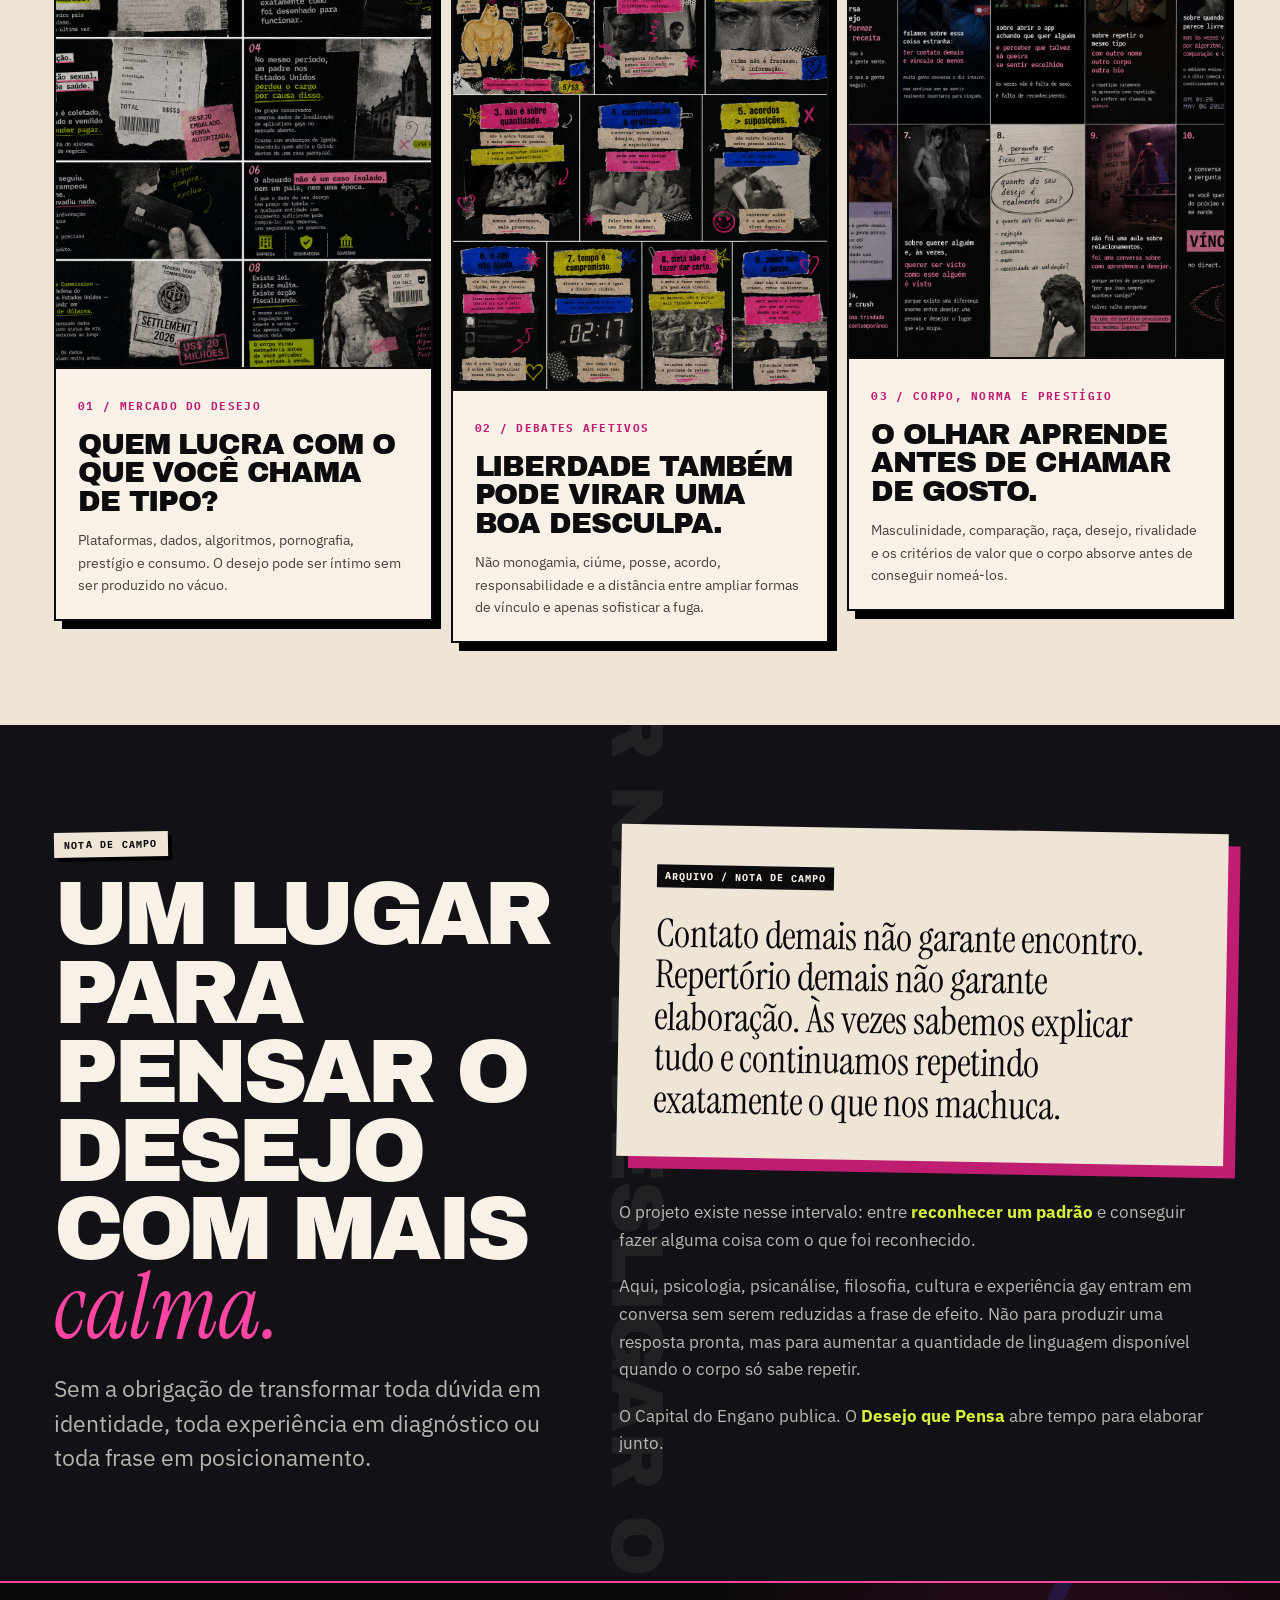
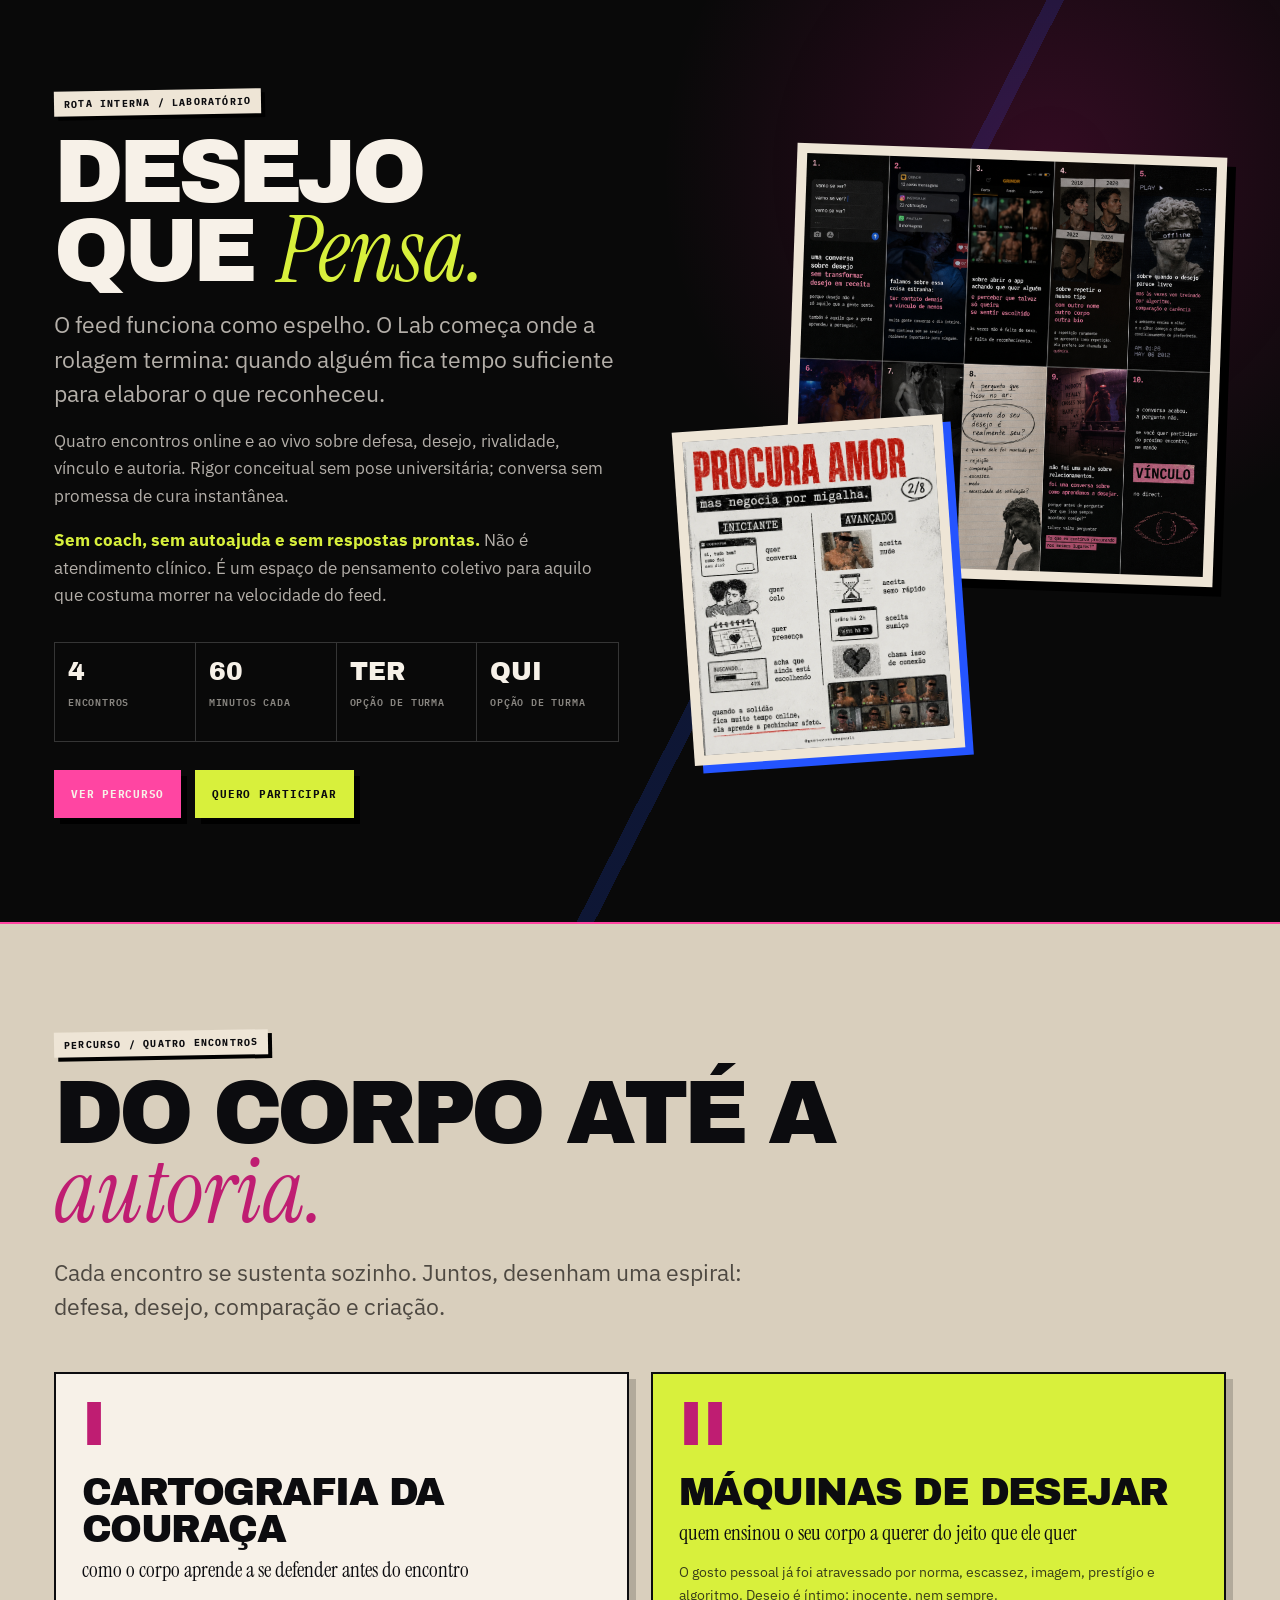
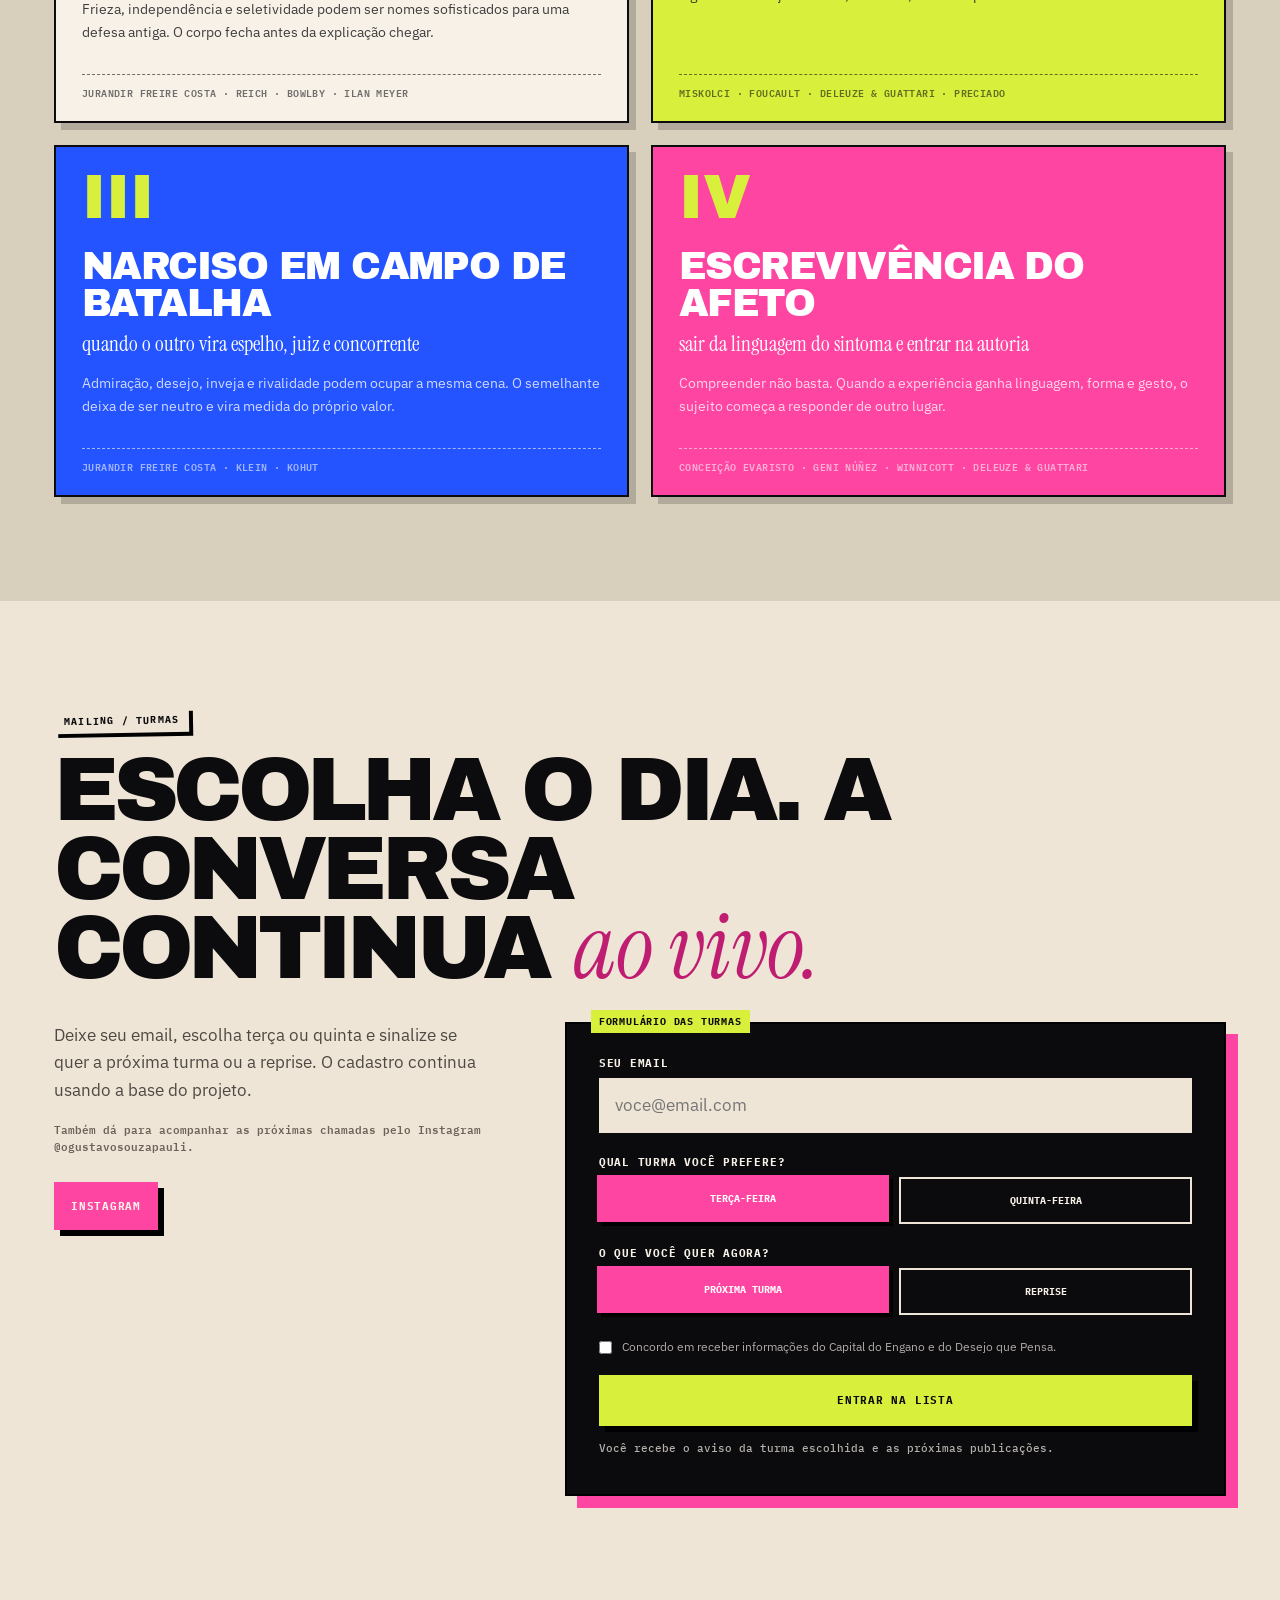
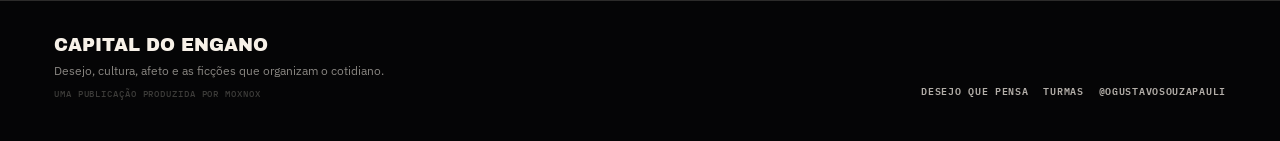
==== commit 7efff1e0: "corrige layout mobile e sobreposicoes" ====
--- a/index.html
+++ b/index.html
@@ -6,29 +6,14 @@
   <title>Capital do Engano — desejo, afeto e política do cotidiano</title>
   <meta name="description" content="Capital do Engano é um arquivo editorial queer sobre desejo, afeto, tecnologia, corpo e as ficções que organizam o cotidiano. Desejo que Pensa é sua rota de elaboração ao vivo." />
   <meta name="theme-color" content="#08080a" />
+  <link rel="icon" href="favicon.svg" type="image/svg+xml" />
   <meta property="og:title" content="Capital do Engano" />
   <meta property="og:description" content="O desejo é íntimo. O repertório que o ensinou a desejar, nem sempre." />
   <link rel="preconnect" href="https://fonts.googleapis.com" />
   <link rel="preconnect" href="https://fonts.gstatic.com" crossorigin />
   <link href="https://fonts.googleapis.com/css2?family=Archivo+Black&family=IBM+Plex+Mono:ital,wght@0,400;0,500;0,600;0,700;1,500&family=IBM+Plex+Sans:ital,wght@0,400;0,500;0,600;0,700;1,400&family=Instrument+Serif:ital@0;1&display=swap" rel="stylesheet" />
   <style>
-    :root {
-      --black:#08080a;
-      --black2:#121216;
-      --paper:#eee5d6;
-      --paper2:#d9cfbd;
-      --white:#f7f1e8;
-      --ink:#0c0c0f;
-      --muted:#70685e;
-      --pink:#ff45a2;
-      --pink2:#bf1d72;
-      --acid:#d8f03c;
-      --blue:#2454ff;
-      --red:#d83a31;
-      --line:rgba(246,240,231,.16);
-      --max:1240px;
-      --shadow:9px 9px 0 #000;
-    }
+    :root{--black:#08080a;--black2:#121216;--paper:#eee5d6;--paper2:#d9cfbd;--white:#f7f1e8;--ink:#0c0c0f;--muted:#70685e;--pink:#ff45a2;--pink2:#bf1d72;--acid:#d8f03c;--blue:#2454ff;--red:#d83a31;--line:rgba(246,240,231,.16);--max:1240px;--shadow:9px 9px 0 #000}
     *{box-sizing:border-box;margin:0;padding:0}
     html{scroll-behavior:smooth;scroll-padding-top:72px}
     body{min-width:320px;overflow-x:hidden;background:var(--black);color:var(--white);font-family:'IBM Plex Sans',system-ui,sans-serif;font-size:17px;line-height:1.62;-webkit-font-smoothing:antialiased}
@@ -41,30 +26,25 @@
     .skip:focus{transform:translateY(0)}
     .container{width:min(100%,var(--max));margin:0 auto;padding-inline:34px}
     .section{padding:104px 0;position:relative}
-    .mono{font-family:'IBM Plex Mono',monospace}
-    .serif{font-family:'Instrument Serif',Georgia,serif}
     .eyebrow{display:inline-block;width:fit-content;margin-bottom:18px;padding:6px 10px;background:var(--paper);color:var(--ink);box-shadow:4px 4px 0 #000;font:700 10px 'IBM Plex Mono',monospace;letter-spacing:.12em;text-transform:uppercase;transform:rotate(-1deg)}
-    .title{max-width:980px;font:400 clamp(43px,7vw,92px)/.88 'Archivo Black',sans-serif;letter-spacing:-.06em;text-transform:uppercase}
+    .title{max-width:980px;font:400 clamp(43px,7vw,92px)/.88 'Archivo Black',sans-serif;letter-spacing:-.06em;text-transform:uppercase;overflow-wrap:anywhere}
     .title em{font-family:'Instrument Serif',serif;font-weight:400;text-transform:none;letter-spacing:0;color:var(--pink)}
     .lead{max-width:760px;margin-top:23px;color:rgba(246,240,231,.73);font-size:clamp(18px,2vw,23px);line-height:1.5}
     .btn{display:inline-flex;min-height:48px;align-items:center;justify-content:center;gap:8px;padding:12px 17px;border:0;background:var(--acid);color:var(--ink);box-shadow:6px 6px 0 #000;text-decoration:none;font:700 11px 'IBM Plex Mono',monospace;letter-spacing:.07em;text-transform:uppercase;cursor:pointer}
     .btn.pink{background:var(--pink);color:var(--white)}
     .btn.paper{background:var(--paper);color:var(--ink)}
     .btn:hover{transform:translate(2px,2px);box-shadow:4px 4px 0 #000}
-
     nav{position:fixed;inset:0 0 auto 0;z-index:500;min-height:64px;display:flex;align-items:center;justify-content:space-between;gap:20px;padding:0 24px;background:rgba(8,8,10,.94);border-bottom:1px solid rgba(255,255,255,.1);backdrop-filter:blur(14px)}
-    .brand{color:var(--white);text-decoration:none;font:400 13px 'Archivo Black',sans-serif;text-transform:uppercase;letter-spacing:-.03em}
+    .brand{color:var(--white);text-decoration:none;font:400 13px 'Archivo Black',sans-serif;text-transform:uppercase;letter-spacing:-.03em;white-space:nowrap}
     .brand span{color:var(--pink)}
-    .navlinks{display:flex;align-items:center;gap:18px;list-style:none}
-    .navlinks a{color:rgba(246,240,231,.68);text-decoration:none;font:600 10px 'IBM Plex Mono',monospace;letter-spacing:.09em;text-transform:uppercase}
-    .navlinks a:hover{color:var(--white)}
+    .navlinks{display:flex;align-items:center;gap:18px;list-style:none;min-width:0}
+    .navlinks a{color:rgba(246,240,231,.68);text-decoration:none;font:600 10px 'IBM Plex Mono',monospace;letter-spacing:.09em;text-transform:uppercase;white-space:nowrap}
     .navlinks .lab{padding:8px 10px;background:var(--acid);color:var(--ink);transform:rotate(-1deg)}
-
     #hero{min-height:100svh;padding:120px 0 76px;display:flex;align-items:center;overflow:hidden;border-bottom:1px solid var(--line);background:radial-gradient(circle at 83% 20%,rgba(255,69,162,.14),transparent 30%),linear-gradient(180deg,rgba(255,255,255,.018),transparent 22%),var(--black)}
     .hero-grid{display:grid;grid-template-columns:minmax(0,1.05fr) minmax(400px,.95fr);gap:44px;align-items:center}
     .hero-meta{display:flex;gap:12px;align-items:center;margin-bottom:20px;color:rgba(246,240,231,.63);font:600 10px 'IBM Plex Mono',monospace;letter-spacing:.12em;text-transform:uppercase}
-    .hero-meta:before{content:'';width:40px;height:4px;background:var(--pink)}
-    h1{font:400 clamp(66px,10vw,150px)/.74 'Archivo Black',sans-serif;letter-spacing:-.08em;text-transform:uppercase}
+    .hero-meta:before{content:'';width:40px;height:4px;background:var(--pink);flex:0 0 auto}
+    h1{font:400 clamp(66px,10vw,150px)/.74 'Archivo Black',sans-serif;letter-spacing:-.08em;text-transform:uppercase;max-width:100%}
     h1 span{display:block}
     h1 .do{width:fit-content;margin:10px 0 7px 10%;padding:.02em .12em .07em;background:var(--paper);color:var(--ink);box-shadow:7px 7px 0 var(--pink2);transform:rotate(-1.5deg)}
     h1 .engano{color:transparent;-webkit-text-stroke:2px var(--paper);text-shadow:8px 8px 0 var(--pink2)}
@@ -83,11 +63,9 @@
     .sticker.one{left:2%;top:5%;transform:rotate(-4deg)}
     .sticker.two{right:0;top:54%;transform:rotate(3deg);background:var(--acid)}
     .sticker strong{display:block;font:400 22px/.95 'Archivo Black',sans-serif;text-transform:uppercase;letter-spacing:-.04em;margin-bottom:6px}
-
     .ticker{overflow:hidden;background:var(--pink);color:var(--ink);border-block:2px solid #000;white-space:nowrap}
     .ticker div{display:inline-block;min-width:200%;padding:10px 0;font:800 11px 'IBM Plex Mono',monospace;letter-spacing:.1em;text-transform:uppercase;animation:run 30s linear infinite}
     @keyframes run{to{transform:translateX(-50%)}}
-
     #arquivo{background:var(--paper);color:var(--ink)}
     #arquivo .title{color:var(--ink)}
     #arquivo .lead{color:#4d4841}
@@ -102,7 +80,6 @@
     .line-card h3{margin-top:12px;font:400 29px/.98 'Archivo Black',sans-serif;letter-spacing:-.04em;text-transform:uppercase}
     .line-card p{margin-top:13px;color:#46413b;font-size:14px}
     .ig{color:inherit;text-decoration:none}
-
     #calma{background:var(--black2);overflow:hidden}
     #calma:before{content:'PENSAR NÃO É DESLIGAR O DESEJO';position:absolute;right:-110px;top:48%;color:rgba(246,240,231,.07);font:400 74px 'Archivo Black',sans-serif;transform:rotate(90deg);white-space:nowrap}
     .calma-grid{display:grid;grid-template-columns:minmax(0,.9fr) minmax(0,1.1fr);gap:68px;align-items:start}
@@ -111,7 +88,6 @@
     .calma-paper p{font-family:'Instrument Serif',serif;font-size:clamp(27px,3vw,42px);line-height:1.08}
     .calma-copy p{max-width:650px;margin-bottom:19px;color:rgba(246,240,231,.74)}
     .calma-copy strong{color:var(--acid)}
-
     #desejo{background:#090909;border-block:2px solid var(--pink);overflow:hidden}
     #desejo:before{content:'';position:absolute;inset:0;pointer-events:none;background:radial-gradient(circle at 82% 20%,rgba(223,22,137,.2),transparent 30%),linear-gradient(117deg,transparent 0 60%,rgba(36,84,255,.18) 60% 61%,transparent 61%)}
     .dqp-grid{position:relative;display:grid;grid-template-columns:minmax(0,1.02fr) minmax(370px,.98fr);gap:64px;align-items:center}
@@ -128,14 +104,12 @@
     .dqp-main img{width:100%;aspect-ratio:1/1;object-fit:cover}
     .dqp-small{width:min(300px,50%);left:0;bottom:5px;transform:rotate(-4deg);box-shadow:8px 8px 0 var(--blue)}
     .dqp-small img{width:100%;aspect-ratio:1122/1402;object-fit:contain;background:#111}
-    .dqp-note{position:absolute;right:-12px;bottom:38px;z-index:4;width:210px;padding:15px;background:var(--acid);color:var(--ink);box-shadow:7px 7px 0 var(--pink);font:700 11px/1.4 'IBM Plex Mono',monospace;text-transform:uppercase;transform:rotate(4deg)}
-
     #percurso{background:var(--paper2);color:var(--ink)}
     #percurso .title{color:var(--ink)}
     #percurso .title em{color:var(--pink2)}
     #percurso .lead{color:#4e4942}
     .modules{display:grid;grid-template-columns:repeat(2,minmax(0,1fr));gap:22px;margin-top:48px}
-    .module{position:relative;min-height:335px;padding:26px;border:2px solid var(--ink);background:var(--white);box-shadow:7px 7px 0 rgba(0,0,0,.18)}
+    .module{position:relative;min-height:335px;padding:26px 26px 78px;border:2px solid var(--ink);background:var(--white);box-shadow:7px 7px 0 rgba(0,0,0,.18)}
     .module:nth-child(2){background:var(--acid)}
     .module:nth-child(3){background:var(--blue);color:#fff}
     .module:nth-child(4){background:var(--pink);color:#fff}
@@ -145,7 +119,6 @@
     .module .thesis{margin-top:10px;font:400 21px/1.15 'Instrument Serif',serif}
     .module .desc{margin-top:16px;font-size:14px;opacity:.78}
     .module .refs{position:absolute;left:26px;right:26px;bottom:22px;padding-top:10px;border-top:1px dashed currentColor;opacity:.57;font:600 10px/1.4 'IBM Plex Mono',monospace;text-transform:uppercase;letter-spacing:.04em}
-
     #mailing{background:var(--paper);color:var(--ink)}
     #mailing .title{color:var(--ink)}
     #mailing .title em{color:var(--pink2)}
@@ -154,236 +127,87 @@
     .mail-copy .small{margin-top:17px;font:600 11px/1.5 'IBM Plex Mono',monospace;color:#6c635a}
     .form{position:relative;padding:32px;background:#0b0b0d;color:var(--white);border:2px solid #000;box-shadow:12px 12px 0 var(--pink)}
     .form:before{content:'FORMULÁRIO DAS TURMAS';position:absolute;top:-14px;left:24px;padding:5px 8px;background:var(--acid);color:var(--ink);font:700 10px 'IBM Plex Mono',monospace;letter-spacing:.08em}
-    .field{margin-bottom:22px}
-    .label{display:block;margin-bottom:8px;color:var(--white);font:700 11px 'IBM Plex Mono',monospace;text-transform:uppercase;letter-spacing:.07em}
-    .input{width:100%;min-height:50px;padding:12px 14px;border:2px solid var(--paper);background:var(--paper);color:var(--ink);border-radius:0}
-    .choices{display:grid;grid-template-columns:repeat(2,minmax(0,1fr));gap:8px}
-    .choice{position:relative}
-    .choice input{position:absolute;opacity:0}
-    .choice label{display:flex;min-height:47px;align-items:center;justify-content:center;padding:10px;border:2px solid var(--paper);color:var(--white);font:700 10px 'IBM Plex Mono',monospace;text-align:center;text-transform:uppercase;cursor:pointer}
-    .choice input:checked+label{background:var(--pink);color:#fff;border-color:var(--pink);box-shadow:4px 4px 0 #000;transform:translate(-2px,-2px)}
-    .consent{display:flex;gap:10px;align-items:flex-start;margin:18px 0;color:rgba(246,240,231,.7);font-size:12px}
-    .consent input{margin-top:4px;accent-color:var(--pink)}
-    .submit{width:100%;min-height:51px;border:2px solid var(--acid);background:var(--acid);color:var(--ink);box-shadow:6px 6px 0 #000;font:700 11px 'IBM Plex Mono',monospace;text-transform:uppercase;letter-spacing:.07em;cursor:pointer}
-    .submit:disabled{opacity:.6;cursor:default}
-    #form-msg{min-height:21px;margin-top:15px;color:rgba(246,240,231,.72);font:500 11px/1.45 'IBM Plex Mono',monospace}
-    .hp{position:absolute!important;left:-10000px!important;width:1px!important;height:1px!important;overflow:hidden!important}
-
-    footer{padding:34px 0 42px;background:#050506;border-top:1px solid var(--line)}
-    .foot{display:flex;align-items:flex-end;justify-content:space-between;gap:28px}
-    .foot strong{display:block;font:400 18px 'Archivo Black',sans-serif;text-transform:uppercase}
-    .foot span{display:block;margin-top:6px;color:rgba(246,240,231,.55);font-size:12px}
-    .mox{margin-top:8px!important;color:rgba(246,240,231,.23)!important;font:500 9px 'IBM Plex Mono',monospace!important;text-transform:uppercase;letter-spacing:.1em}
-    .footlinks{display:flex;flex-wrap:wrap;gap:15px;justify-content:flex-end}
-    .footlinks a{color:rgba(246,240,231,.72);text-decoration:none;font:600 10px 'IBM Plex Mono',monospace;text-transform:uppercase;letter-spacing:.07em}
-    .footlinks a:hover{color:var(--acid)}
-
-    @media(max-width:1000px){
-      .hero-grid,.calma-grid,.dqp-grid,.mail-grid{grid-template-columns:1fr}
-      .hero-collage{min-height:650px}
-      .lines{grid-template-columns:1fr 1fr}
-      .line-card:nth-child(2),.line-card:nth-child(3){transform:none}
-      .dqp-art{min-height:610px}
-    }
+    .field{margin-bottom:22px}.label{display:block;margin-bottom:8px;color:var(--white);font:700 11px 'IBM Plex Mono',monospace;text-transform:uppercase;letter-spacing:.07em}.input{width:100%;min-height:50px;padding:12px 14px;border:2px solid var(--paper);background:var(--paper);color:var(--ink);border-radius:0}.choices{display:grid;grid-template-columns:repeat(2,minmax(0,1fr));gap:8px}.choice{position:relative}.choice input{position:absolute;opacity:0}.choice label{display:flex;min-height:47px;align-items:center;justify-content:center;padding:10px;border:2px solid var(--paper);color:var(--white);font:700 10px 'IBM Plex Mono',monospace;text-align:center;text-transform:uppercase;cursor:pointer}.choice input:checked+label{background:var(--pink);color:#fff;border-color:var(--pink);box-shadow:4px 4px 0 #000;transform:translate(-2px,-2px)}.consent{display:flex;gap:10px;align-items:flex-start;margin:18px 0;color:rgba(246,240,231,.7);font-size:12px}.consent input{margin-top:4px;accent-color:var(--pink)}.submit{width:100%;min-height:51px;border:2px solid var(--acid);background:var(--acid);color:var(--ink);box-shadow:6px 6px 0 #000;font:700 11px 'IBM Plex Mono',monospace;text-transform:uppercase;letter-spacing:.07em;cursor:pointer}.submit:disabled{opacity:.6;cursor:default}#form-msg{min-height:21px;margin-top:15px;color:rgba(246,240,231,.72);font:500 11px/1.45 'IBM Plex Mono',monospace}.hp{position:absolute!important;left:-10000px!important;width:1px!important;height:1px!important;overflow:hidden!important}
+    footer{padding:34px 0 42px;background:#050506;border-top:1px solid var(--line)}.foot{display:flex;align-items:flex-end;justify-content:space-between;gap:28px}.foot strong{display:block;font:400 18px 'Archivo Black',sans-serif;text-transform:uppercase}.foot span{display:block;margin-top:6px;color:rgba(246,240,231,.55);font-size:12px}.mox{margin-top:8px!important;color:rgba(246,240,231,.23)!important;font:500 9px 'IBM Plex Mono',monospace!important;text-transform:uppercase;letter-spacing:.1em}.footlinks{display:flex;flex-wrap:wrap;gap:15px;justify-content:flex-end}.footlinks a{color:rgba(246,240,231,.72);text-decoration:none;font:600 10px 'IBM Plex Mono',monospace;text-transform:uppercase;letter-spacing:.07em}
+    @media(max-width:1000px){.hero-grid,.calma-grid,.dqp-grid,.mail-grid{grid-template-columns:1fr}.hero-collage{min-height:650px}.lines{grid-template-columns:1fr 1fr}.line-card:nth-child(2),.line-card:nth-child(3){transform:none}.dqp-art{min-height:610px}}
     @media(max-width:760px){
-      .container{padding-inline:18px}
-      .section{padding:82px 0}
-      nav{padding-inline:14px}
-      .navlinks{gap:5px}
+      html{scroll-padding-top:58px}
+      body{font-size:16px}
+      .container{padding-inline:16px}
+      .section{padding:72px 0}
+      nav{min-height:56px;padding:6px 10px;gap:8px;align-items:center}
+      .brand{font-size:10px;line-height:1.05;max-width:78px;white-space:normal}
+      .navlinks{gap:4px;margin-left:auto}
       .navlinks .hide{display:none}
-      .brand{font-size:11px}
-      .navlinks a{font-size:9px}
-      h1{font-size:clamp(60px,19vw,100px)}
-      .hero-collage{min-height:540px}
-      .pic.a{width:75%}.pic.b{width:49%}.pic.c{height:105px}
-      .sticker{max-width:210px;padding:11px}.sticker strong{font-size:17px}
+      .navlinks a{font-size:8px;letter-spacing:.03em}
+      .navlinks .lab{padding:7px 6px;max-width:102px;text-align:center;white-space:normal;line-height:1.05}
+      .title{font-size:clamp(35px,11.5vw,58px);line-height:.92;letter-spacing:-.055em;overflow-wrap:normal;word-break:normal}
+      #hero{padding:96px 0 58px;align-items:flex-start}
+      h1{font-size:clamp(54px,17vw,88px);line-height:.78;letter-spacing:-.065em}
+      h1 .engano{font-size:.92em;-webkit-text-stroke:1.5px var(--paper);text-shadow:5px 5px 0 var(--pink2)}
+      h1 .do{margin-left:6%;box-shadow:5px 5px 0 var(--pink2)}
+      .hero-meta{font-size:8px;letter-spacing:.08em;line-height:1.3}
+      .hero-copy{font-size:19px;margin-top:24px}
+      .hero-note{font-size:12px;transform:none;margin-right:5px}
+      .actions{gap:10px}
+      .hero-collage{min-height:auto;display:grid;grid-template-columns:1.15fr .85fr;gap:12px;margin-top:44px;padding-bottom:8px}
+      .pic,.sticker{position:relative!important;inset:auto!important;right:auto!important;left:auto!important;top:auto!important;bottom:auto!important}
+      .pic{width:100%!important;transform:none!important;box-shadow:6px 6px 0 #000}
+      .pic.a{grid-column:1/-1;aspect-ratio:1/1}
+      .pic.b{aspect-ratio:4/5}
+      .pic.c{height:auto;aspect-ratio:4/3;align-self:end}
+      .sticker{max-width:none!important;transform:none!important;padding:11px!important;font-size:10px!important}
+      .sticker.one{grid-column:1}.sticker.two{grid-column:2}
+      .sticker strong{font-size:16px!important}
       .lines,.modules{grid-template-columns:1fr}
       .line-card{min-height:0}
+      #calma:before{display:none}
+      .calma-paper{padding:26px 22px;transform:none;box-shadow:8px 8px 0 var(--pink2)}
       .stats{grid-template-columns:repeat(2,minmax(0,1fr))}
       .stat:nth-child(2){border-right:0}.stat:nth-child(-n+2){border-bottom:1px solid rgba(255,255,255,.18)}
-      .dqp-art{min-height:500px}
-      .dqp-small{width:48%}
+      .dqp-art{min-height:auto;display:grid;grid-template-columns:1fr 1fr;gap:12px;margin-top:36px}
+      .dqp-main,.dqp-small{position:relative!important;inset:auto!important;width:100%!important;transform:none!important;padding:7px}
+      .dqp-main{grid-column:1/-1}
+      .dqp-main img{aspect-ratio:1/1;object-fit:cover}
+      .dqp-small{box-shadow:6px 6px 0 var(--blue)}
+      .module{min-height:0;padding:24px}
+      .module .refs{position:static;margin-top:22px}
       .choices{grid-template-columns:1fr}
-      .form{padding:30px 20px}
-      .foot{flex-direction:column;align-items:flex-start}
-      .footlinks{justify-content:flex-start}
+      .form{padding:30px 18px;box-shadow:8px 8px 0 var(--pink)}
+      .form:before{left:16px;max-width:calc(100% - 32px);white-space:normal}
+      .foot{flex-direction:column;align-items:flex-start}.footlinks{justify-content:flex-start}
     }
-    @media(max-width:480px){.actions{flex-direction:column;align-items:stretch}.btn{width:100%}.hero-collage{min-height:455px}.dqp-art{min-height:440px}.dqp-note{width:180px;right:0}}
+    @media(max-width:420px){
+      nav{gap:5px}.brand{max-width:64px;font-size:9px}.navlinks a{font-size:7.5px}.navlinks .lab{max-width:88px;padding:6px 5px}
+      .container{padding-inline:14px}
+      h1{font-size:clamp(50px,16.4vw,72px)}
+      .title{font-size:clamp(33px,10.8vw,48px)}
+      .hero-collage{grid-template-columns:1fr 1fr}
+      .actions{flex-direction:column;align-items:stretch}.btn{width:100%}
+      .stats{grid-template-columns:1fr 1fr}
+      .stat{min-height:88px;padding:13px 10px}
+    }
+    @media(max-width:360px){.brand{display:none}.navlinks{width:100%;justify-content:flex-end}h1{font-size:50px}.title{font-size:34px}.hero-meta:before{width:24px}}
     @media(prefers-reduced-motion:reduce){html{scroll-behavior:auto}.ticker div{animation:none}}
   </style>
 </head>
 <body>
   <a class="skip" href="#main">Ir para o conteúdo</a>
-  <nav aria-label="Navegação principal">
-    <a class="brand" href="#hero">Capital do <span>Engano</span></a>
-    <ul class="navlinks">
-      <li class="hide"><a href="#arquivo">Arquivo</a></li>
-      <li class="hide"><a href="#calma">Manifesto</a></li>
-      <li><a class="lab" href="#desejo">Desejo que Pensa</a></li>
-      <li><a href="#mailing">Turmas</a></li>
-    </ul>
-  </nav>
-
+  <nav aria-label="Navegação principal"><a class="brand" href="#hero">Capital do <span>Engano</span></a><ul class="navlinks"><li class="hide"><a href="#arquivo">Arquivo</a></li><li class="hide"><a href="#calma">Manifesto</a></li><li><a class="lab" href="#desejo">Desejo que Pensa</a></li><li><a href="#mailing">Turmas</a></li></ul></nav>
   <main id="main">
-    <header id="hero">
-      <div class="container hero-grid">
-        <div>
-          <div class="hero-meta">publicação independente · arquivo vivo · 2026</div>
-          <h1><span>Capital</span><span class="do">do</span><span class="engano">Engano</span></h1>
-          <p class="hero-copy">Um arquivo queer sobre <strong>desejo, afeto, cultura, tecnologia</strong> e tudo aquilo que parece espontâneo depois que o sistema apagou as próprias pegadas.</p>
-          <div class="hero-note">o desejo é íntimo. o mercado, não.<br>o gosto é seu. o repertório que o ensinou a gostar tem história.</div>
-          <div class="actions">
-            <a class="btn" href="#arquivo">Abrir o arquivo</a>
-            <a class="btn pink" href="#desejo">Entrar no Desejo que Pensa</a>
-            <a class="btn paper" href="#mailing">Turmas</a>
-          </div>
-        </div>
-        <div class="hero-collage" aria-label="Colagem editorial com trabalhos do projeto">
-          <div class="pic a"><a class="ig" href="https://www.instagram.com/p/DaJt7K4jVhq/" target="_blank" rel="noopener noreferrer" aria-label="Abrir post sobre dados, apps e desejo no Instagram"><img src="v1.5/assets/grindr-carousel.png" alt="Dossiê visual sobre aplicativos, dados e desejo"></a></div>
-          <div class="pic b"><a class="ig" href="https://www.instagram.com/p/DagaPlej9QJ/" target="_blank" rel="noopener noreferrer" aria-label="Abrir Cartografia da Couraça no Instagram"><img src="v1.5/assets/dqp-modulo1.png" alt="Capa de Cartografia da Couraça"></a></div>
-          <div class="pic c"><a class="ig" href="https://www.instagram.com/p/DaZJoE9jdEI/" target="_blank" rel="noopener noreferrer" aria-label="Abrir Desejo que Pensa no Instagram"><img src="v1.5/assets/dqp-carousel.png" alt="Recorte visual do Desejo que Pensa"></a></div>
-          <div class="sticker one"><strong>não é bug.</strong>é um sistema funcionando exatamente como aprendeu.</div>
-          <div class="sticker two"><strong>arquivo vivo.</strong>posts, encontros, contradições e perguntas que não cabem no feed.</div>
-        </div>
-      </div>
-    </header>
-
+    <header id="hero"><div class="container hero-grid"><div><div class="hero-meta">publicação independente · arquivo vivo · 2026</div><h1><span>Capital</span><span class="do">do</span><span class="engano">Engano</span></h1><p class="hero-copy">Um arquivo queer sobre <strong>desejo, afeto, cultura, tecnologia</strong> e tudo aquilo que parece espontâneo depois que o sistema apagou as próprias pegadas.</p><div class="hero-note">o desejo é íntimo. o mercado, não.<br>o gosto é seu. o repertório que o ensinou a gostar tem história.</div><div class="actions"><a class="btn" href="#arquivo">Abrir o arquivo</a><a class="btn pink" href="#desejo">Entrar no Desejo que Pensa</a><a class="btn paper" href="#mailing">Turmas</a></div></div><div class="hero-collage" aria-label="Colagem editorial com trabalhos do projeto"><div class="pic a"><a class="ig" href="https://www.instagram.com/p/DaJt7K4jVhq/" target="_blank" rel="noopener noreferrer"><img src="v1.5/assets/grindr-carousel.png" alt="Dossiê visual sobre aplicativos, dados e desejo"></a></div><div class="pic b"><a class="ig" href="https://www.instagram.com/p/DagaPlej9QJ/" target="_blank" rel="noopener noreferrer"><img src="v1.5/assets/dqp-modulo1.png" alt="Capa de Cartografia da Couraça"></a></div><div class="pic c"><a class="ig" href="https://www.instagram.com/p/DaZJoE9jdEI/" target="_blank" rel="noopener noreferrer"><img src="v1.5/assets/dqp-carousel.png" alt="Recorte visual do Desejo que Pensa"></a></div><div class="sticker one"><strong>não é bug.</strong>é um sistema funcionando exatamente como aprendeu.</div><div class="sticker two"><strong>arquivo vivo.</strong>posts, encontros, contradições e perguntas que não cabem no feed.</div></div></div></header>
     <div class="ticker" aria-hidden="true"><div>CONTATO NÃO É VÍNCULO · DESEJO NÃO É DESTINO · O CORPO ENTENDE ANTES DO ALGORITMO ADMITIR · PRESTÍGIO TAMBÉM EDUCA O OLHAR · CAPITAL DO ENGANO · CONTATO NÃO É VÍNCULO · DESEJO NÃO É DESTINO · O CORPO ENTENDE ANTES DO ALGORITMO ADMITIR · PRESTÍGIO TAMBÉM EDUCA O OLHAR · CAPITAL DO ENGANO ·</div></div>
-
-    <section class="section" id="arquivo">
-      <div class="container">
-        <span class="eyebrow">linhas vivas / arquivo editorial</span>
-        <h2 class="title">Não é uma vitrine de temas. É um arquivo de <em>forças.</em></h2>
-        <p class="lead">O Capital do Engano acompanha o ponto em que uma experiência muito íntima revela infraestrutura: mercado, norma, algoritmo, prestígio, medo, linguagem e história.</p>
-        <div class="lines">
-          <article class="line-card">
-            <a class="ig" href="https://www.instagram.com/p/DaJt7K4jVhq/" target="_blank" rel="noopener noreferrer">
-              <div class="line-img"><img src="v1.5/assets/grindr-carousel.png" alt="Carrossel sobre dados, aplicativos e desejo"></div>
-            </a>
-            <div class="line-body"><span class="line-num">01 / MERCADO DO DESEJO</span><h3>Quem lucra com o que você chama de tipo?</h3><p>Plataformas, dados, algoritmos, pornografia, prestígio e consumo. O desejo pode ser íntimo sem ser produzido no vácuo.</p></div>
-          </article>
-          <article class="line-card">
-            <div class="line-img"><img src="v1.5/assets/poliamor-carousel.png" alt="Carrossel visual sobre relações e não monogamia"></div>
-            <div class="line-body"><span class="line-num">02 / DEBATES AFETIVOS</span><h3>Liberdade também pode virar uma boa desculpa.</h3><p>Não monogamia, ciúme, posse, acordo, responsabilidade e a distância entre ampliar formas de vínculo e apenas sofisticar a fuga.</p></div>
-          </article>
-          <article class="line-card">
-            <a class="ig" href="https://www.instagram.com/p/DaZJoE9jdEI/" target="_blank" rel="noopener noreferrer">
-              <div class="line-img"><img src="v1.5/assets/dqp-carousel.png" alt="Carrossel do projeto Desejo que Pensa"></div>
-            </a>
-            <div class="line-body"><span class="line-num">03 / CORPO, NORMA E PRESTÍGIO</span><h3>O olhar aprende antes de chamar de gosto.</h3><p>Masculinidade, comparação, raça, desejo, rivalidade e os critérios de valor que o corpo absorve antes de conseguir nomeá-los.</p></div>
-          </article>
-        </div>
-      </div>
-    </section>
-
-    <section class="section" id="calma">
-      <div class="container calma-grid">
-        <div>
-          <span class="eyebrow">nota de campo</span>
-          <h2 class="title">Um lugar para pensar o desejo com mais <em>calma.</em></h2>
-          <p class="lead">Sem a obrigação de transformar toda dúvida em identidade, toda experiência em diagnóstico ou toda frase em posicionamento.</p>
-        </div>
-        <div>
-          <div class="calma-paper"><p>Contato demais não garante encontro. Repertório demais não garante elaboração. Às vezes sabemos explicar tudo e continuamos repetindo exatamente o que nos machuca.</p></div>
-          <div class="calma-copy" style="margin-top:38px">
-            <p>O projeto existe nesse intervalo: entre <strong>reconhecer um padrão</strong> e conseguir fazer alguma coisa com o que foi reconhecido.</p>
-            <p>Aqui, psicologia, psicanálise, filosofia, cultura e experiência gay entram em conversa sem serem reduzidas a frase de efeito. Não para produzir uma resposta pronta, mas para aumentar a quantidade de linguagem disponível quando o corpo só sabe repetir.</p>
-            <p>O Capital do Engano publica. O <strong>Desejo que Pensa</strong> abre tempo para elaborar junto.</p>
-          </div>
-        </div>
-      </div>
-    </section>
-
-    <section class="section" id="desejo">
-      <div class="container dqp-grid">
-        <div class="dqp-copy">
-          <span class="eyebrow">rota interna / laboratório</span>
-          <h2 class="title">Desejo que <em>Pensa.</em></h2>
-          <p class="lead">O feed funciona como espelho. O Lab começa onde a rolagem termina: quando alguém fica tempo suficiente para elaborar o que reconheceu.</p>
-          <p>Quatro encontros online e ao vivo sobre defesa, desejo, rivalidade, vínculo e autoria. Rigor conceitual sem pose universitária; conversa sem promessa de cura instantânea.</p>
-          <p><strong style="color:var(--acid)">Sem coach, sem autoajuda e sem respostas prontas.</strong> Não é atendimento clínico. É um espaço de pensamento coletivo para aquilo que costuma morrer na velocidade do feed.</p>
-          <div class="stats" aria-label="Formato do Desejo que Pensa">
-            <div class="stat"><strong>4</strong><span>encontros</span></div>
-            <div class="stat"><strong>60</strong><span>minutos cada</span></div>
-            <div class="stat"><strong>TER</strong><span>opção de turma</span></div>
-            <div class="stat"><strong>QUI</strong><span>opção de turma</span></div>
-          </div>
-          <div class="actions"><a class="btn pink" href="#percurso">Ver percurso</a><a class="btn" href="#mailing">Quero participar</a></div>
-        </div>
-        <div class="dqp-art" aria-label="Arquivo visual do Desejo que Pensa">
-          <figure class="dqp-main"><a class="ig" href="https://www.instagram.com/p/DaZJoE9jdEI/" target="_blank" rel="noopener noreferrer"><img src="v1.5/assets/dqp-carousel.png" alt="Carrossel Desejo que Pensa"></a></figure>
-          <figure class="dqp-small"><a class="ig" href="https://www.instagram.com/p/DaG-AF5jT24/" target="_blank" rel="noopener noreferrer"><img src="v1.5/assets/post-procura.webp" alt="Post Procura amor, mas negocia por migalha"></a></figure>
-          <div class="dqp-note">o post “procura amor” agora preserva a proporção original — sem cortar a arte.</div>
-        </div>
-      </div>
-    </section>
-
-    <section class="section" id="percurso">
-      <div class="container">
-        <span class="eyebrow">percurso / quatro encontros</span>
-        <h2 class="title">Do corpo até a <em>autoria.</em></h2>
-        <p class="lead">Cada encontro se sustenta sozinho. Juntos, desenham uma espiral: defesa, desejo, comparação e criação.</p>
-        <div class="modules">
-          <article class="module"><div class="n">I</div><h3>Cartografia da Couraça</h3><p class="thesis">como o corpo aprende a se defender antes do encontro</p><p class="desc">Frieza, independência e seletividade podem ser nomes sofisticados para uma defesa antiga. O corpo fecha antes da explicação chegar.</p><p class="refs">Jurandir Freire Costa · Reich · Bowlby · Ilan Meyer</p></article>
-          <article class="module"><div class="n">II</div><h3>Máquinas de Desejar</h3><p class="thesis">quem ensinou o seu corpo a querer do jeito que ele quer</p><p class="desc">O gosto pessoal já foi atravessado por norma, escassez, imagem, prestígio e algoritmo. Desejo é íntimo; inocente, nem sempre.</p><p class="refs">Miskolci · Foucault · Deleuze & Guattari · Preciado</p></article>
-          <article class="module"><div class="n">III</div><h3>Narciso em Campo de Batalha</h3><p class="thesis">quando o outro vira espelho, juiz e concorrente</p><p class="desc">Admiração, desejo, inveja e rivalidade podem ocupar a mesma cena. O semelhante deixa de ser neutro e vira medida do próprio valor.</p><p class="refs">Jurandir Freire Costa · Klein · Kohut</p></article>
-          <article class="module"><div class="n">IV</div><h3>Escrevivência do Afeto</h3><p class="thesis">sair da linguagem do sintoma e entrar na autoria</p><p class="desc">Compreender não basta. Quando a experiência ganha linguagem, forma e gesto, o sujeito começa a responder de outro lugar.</p><p class="refs">Conceição Evaristo · Geni Núñez · Winnicott · Deleuze & Guattari</p></article>
-        </div>
-      </div>
-    </section>
-
-    <section class="section" id="mailing">
-      <div class="container">
-        <span class="eyebrow">mailing / turmas</span>
-        <h2 class="title">Escolha o dia. A conversa continua <em>ao vivo.</em></h2>
-        <div class="mail-grid">
-          <div class="mail-copy">
-            <p>Deixe seu email, escolha terça ou quinta e sinalize se quer a próxima turma ou a reprise. O cadastro continua usando a base do projeto.</p>
-            <p class="small">Também dá para acompanhar as próximas chamadas pelo Instagram @ogustavosouzapauli.</p>
-            <div class="actions"><a class="btn pink" href="https://instagram.com/ogustavosouzapauli" target="_blank" rel="noopener noreferrer">Instagram</a></div>
-          </div>
-          <form class="form" id="mailing-form" onsubmit="handleWaitlist(event)" aria-label="Inscrição no Desejo que Pensa">
-            <label class="hp" for="website">Não preencha</label><input class="hp" id="website" autocomplete="off" tabindex="-1" type="text">
-            <div class="field"><label class="label" for="email">Seu email</label><input class="input" id="email" type="email" autocomplete="email" placeholder="voce@email.com" required></div>
-            <div class="field"><span class="label">Qual turma você prefere?</span><div class="choices"><div class="choice"><input checked id="tuesday" name="turma" type="radio" value="terca" required><label for="tuesday">Terça-feira</label></div><div class="choice"><input id="thursday" name="turma" type="radio" value="quinta" required><label for="thursday">Quinta-feira</label></div></div></div>
-            <div class="field"><span class="label">O que você quer agora?</span><div class="choices"><div class="choice"><input checked id="next-class" name="interesse" type="radio" value="proxima turma" required><label for="next-class">Próxima turma</label></div><div class="choice"><input id="replay" name="interesse" type="radio" value="reprise" required><label for="replay">Reprise</label></div></div></div>
-            <label class="consent" for="consent"><input id="consent" type="checkbox" required><span>Concordo em receber informações do Capital do Engano e do Desejo que Pensa.</span></label>
-            <button class="submit" type="submit">Entrar na lista</button>
-            <div id="form-msg" role="status">Você recebe o aviso da turma escolhida e as próximas publicações.</div>
-          </form>
-        </div>
-      </div>
-    </section>
+    <section class="section" id="arquivo"><div class="container"><span class="eyebrow">linhas vivas / arquivo editorial</span><h2 class="title">Não é uma vitrine de temas. É um arquivo de <em>forças.</em></h2><p class="lead">O Capital do Engano acompanha o ponto em que uma experiência muito íntima revela infraestrutura: mercado, norma, algoritmo, prestígio, medo, linguagem e história.</p><div class="lines"><article class="line-card"><a class="ig" href="https://www.instagram.com/p/DaJt7K4jVhq/" target="_blank" rel="noopener noreferrer"><div class="line-img"><img src="v1.5/assets/grindr-carousel.png" alt="Carrossel sobre dados, aplicativos e desejo"></div></a><div class="line-body"><span class="line-num">01 / MERCADO DO DESEJO</span><h3>Quem lucra com o que você chama de tipo?</h3><p>Plataformas, dados, algoritmos, pornografia, prestígio e consumo. O desejo pode ser íntimo sem ser produzido no vácuo.</p></div></article><article class="line-card"><div class="line-img"><img src="v1.5/assets/poliamor-carousel.png" alt="Carrossel visual sobre relações e não monogamia"></div><div class="line-body"><span class="line-num">02 / DEBATES AFETIVOS</span><h3>Liberdade também pode virar uma boa desculpa.</h3><p>Não monogamia, ciúme, posse, acordo, responsabilidade e a distância entre ampliar formas de vínculo e apenas sofisticar a fuga.</p></div></article><article class="line-card"><a class="ig" href="https://www.instagram.com/p/DaZJoE9jdEI/" target="_blank" rel="noopener noreferrer"><div class="line-img"><img src="v1.5/assets/dqp-carousel.png" alt="Carrossel do projeto Desejo que Pensa"></div></a><div class="line-body"><span class="line-num">03 / CORPO, NORMA E PRESTÍGIO</span><h3>O olhar aprende antes de chamar de gosto.</h3><p>Masculinidade, comparação, raça, desejo, rivalidade e os critérios de valor que o corpo absorve antes de conseguir nomeá-los.</p></div></article></div></div></section>
+    <section class="section" id="calma"><div class="container calma-grid"><div><span class="eyebrow">nota de campo</span><h2 class="title">Um lugar para pensar o desejo com mais <em>calma.</em></h2><p class="lead">Sem a obrigação de transformar toda dúvida em identidade, toda experiência em diagnóstico ou toda frase em posicionamento.</p></div><div><div class="calma-paper"><p>Contato demais não garante encontro. Repertório demais não garante elaboração. Às vezes sabemos explicar tudo e continuamos repetindo exatamente o que nos machuca.</p></div><div class="calma-copy" style="margin-top:38px"><p>O projeto existe nesse intervalo: entre <strong>reconhecer um padrão</strong> e conseguir fazer alguma coisa com o que foi reconhecido.</p><p>Aqui, psicologia, psicanálise, filosofia, cultura e experiência gay entram em conversa sem serem reduzidas a frase de efeito. Não para produzir uma resposta pronta, mas para aumentar a quantidade de linguagem disponível quando o corpo só sabe repetir.</p><p>O Capital do Engano publica. O <strong>Desejo que Pensa</strong> abre tempo para elaborar junto.</p></div></div></div></section>
+    <section class="section" id="desejo"><div class="container dqp-grid"><div class="dqp-copy"><span class="eyebrow">rota interna / laboratório</span><h2 class="title">Desejo que <em>Pensa.</em></h2><p class="lead">O feed funciona como espelho. O Lab começa onde a rolagem termina: quando alguém fica tempo suficiente para elaborar o que reconheceu.</p><p>Quatro encontros online e ao vivo sobre defesa, desejo, rivalidade, vínculo e autoria. Rigor conceitual sem pose universitária; conversa sem promessa de cura instantânea.</p><p><strong style="color:var(--acid)">Sem coach, sem autoajuda e sem respostas prontas.</strong> Não é atendimento clínico. É um espaço de pensamento coletivo para aquilo que costuma morrer na velocidade do feed.</p><div class="stats"><div class="stat"><strong>4</strong><span>encontros</span></div><div class="stat"><strong>60</strong><span>minutos cada</span></div><div class="stat"><strong>TER</strong><span>opção de turma</span></div><div class="stat"><strong>QUI</strong><span>opção de turma</span></div></div><div class="actions"><a class="btn pink" href="#percurso">Ver percurso</a><a class="btn" href="#mailing">Quero participar</a></div></div><div class="dqp-art"><figure class="dqp-main"><a class="ig" href="https://www.instagram.com/p/DaZJoE9jdEI/" target="_blank" rel="noopener noreferrer"><img src="v1.5/assets/dqp-carousel.png" alt="Carrossel Desejo que Pensa"></a></figure><figure class="dqp-small"><a class="ig" href="https://www.instagram.com/p/DaG-AF5jT24/" target="_blank" rel="noopener noreferrer"><img src="v1.5/assets/post-procura.webp" alt="Post Procura amor, mas negocia por migalha"></a></figure></div></div></section>
+    <section class="section" id="percurso"><div class="container"><span class="eyebrow">percurso / quatro encontros</span><h2 class="title">Do corpo até a <em>autoria.</em></h2><p class="lead">Cada encontro se sustenta sozinho. Juntos, desenham uma espiral: defesa, desejo, comparação e criação.</p><div class="modules"><article class="module"><div class="n">I</div><h3>Cartografia da Couraça</h3><p class="thesis">como o corpo aprende a se defender antes do encontro</p><p class="desc">Frieza, independência e seletividade podem ser nomes sofisticados para uma defesa antiga. O corpo fecha antes da explicação chegar.</p><p class="refs">Jurandir Freire Costa · Reich · Bowlby · Ilan Meyer</p></article><article class="module"><div class="n">II</div><h3>Máquinas de Desejar</h3><p class="thesis">quem ensinou o seu corpo a querer do jeito que ele quer</p><p class="desc">O gosto pessoal já foi atravessado por norma, escassez, imagem, prestígio e algoritmo. Desejo é íntimo; inocente, nem sempre.</p><p class="refs">Miskolci · Foucault · Deleuze & Guattari · Preciado</p></article><article class="module"><div class="n">III</div><h3>Narciso em Campo de Batalha</h3><p class="thesis">quando o outro vira espelho, juiz e concorrente</p><p class="desc">Admiração, desejo, inveja e rivalidade podem ocupar a mesma cena. O semelhante deixa de ser neutro e vira medida do próprio valor.</p><p class="refs">Jurandir Freire Costa · Klein · Kohut</p></article><article class="module"><div class="n">IV</div><h3>Escrevivência do Afeto</h3><p class="thesis">sair da linguagem do sintoma e entrar na autoria</p><p class="desc">Compreender não basta. Quando a experiência ganha linguagem, forma e gesto, o sujeito começa a responder de outro lugar.</p><p class="refs">Conceição Evaristo · Geni Núñez · Winnicott · Deleuze & Guattari</p></article></div></div></section>
+    <section class="section" id="mailing"><div class="container"><span class="eyebrow">mailing / turmas</span><h2 class="title">Escolha o dia. A conversa continua <em>ao vivo.</em></h2><div class="mail-grid"><div class="mail-copy"><p>Deixe seu email, escolha terça ou quinta e sinalize se quer a próxima turma ou a reprise. O cadastro continua usando a base do projeto.</p><p class="small">Também dá para acompanhar as próximas chamadas pelo Instagram @ogustavosouzapauli.</p><div class="actions"><a class="btn pink" href="https://instagram.com/ogustavosouzapauli" target="_blank" rel="noopener noreferrer">Instagram</a></div></div><form class="form" id="mailing-form" onsubmit="handleWaitlist(event)"><label class="hp" for="website">Não preencha</label><input class="hp" id="website" autocomplete="off" tabindex="-1" type="text"><div class="field"><label class="label" for="email">Seu email</label><input class="input" id="email" type="email" autocomplete="email" placeholder="voce@email.com" required></div><div class="field"><span class="label">Qual turma você prefere?</span><div class="choices"><div class="choice"><input checked id="tuesday" name="turma" type="radio" value="terca" required><label for="tuesday">Terça-feira</label></div><div class="choice"><input id="thursday" name="turma" type="radio" value="quinta" required><label for="thursday">Quinta-feira</label></div></div></div><div class="field"><span class="label">O que você quer agora?</span><div class="choices"><div class="choice"><input checked id="next-class" name="interesse" type="radio" value="proxima turma" required><label for="next-class">Próxima turma</label></div><div class="choice"><input id="replay" name="interesse" type="radio" value="reprise" required><label for="replay">Reprise</label></div></div></div><label class="consent" for="consent"><input id="consent" type="checkbox" required><span>Concordo em receber informações do Capital do Engano e do Desejo que Pensa.</span></label><button class="submit" type="submit">Entrar na lista</button><div id="form-msg" role="status">Você recebe o aviso da turma escolhida e as próximas publicações.</div></form></div></div></section>
   </main>
-
-  <footer>
-    <div class="container foot">
-      <div><strong>Capital do Engano</strong><span>Desejo, cultura, afeto e as ficções que organizam o cotidiano.</span><span class="mox">uma publicação produzida por MOXNOX</span></div>
-      <div class="footlinks"><a href="#desejo">Desejo que Pensa</a><a href="#mailing">Turmas</a><a href="https://instagram.com/ogustavosouzapauli" target="_blank" rel="noopener noreferrer">@ogustavosouzapauli</a></div>
-    </div>
-  </footer>
-
+  <footer><div class="container foot"><div><strong>Capital do Engano</strong><span>Desejo, cultura, afeto e as ficções que organizam o cotidiano.</span><span class="mox">uma publicação produzida por MOXNOX</span></div><div class="footlinks"><a href="#desejo">Desejo que Pensa</a><a href="#mailing">Turmas</a><a href="https://instagram.com/ogustavosouzapauli" target="_blank" rel="noopener noreferrer">@ogustavosouzapauli</a></div></div></footer>
   <script>
-    const WAITLIST_URL='https://script.google.com/macros/s/AKfycbwLwXu7yA2k3YvWyBqOMSSfnzRwR58wXxqY4SEbpK5EW2DYldIZgKlH9GmjTxIQWyBG/exec';
+    const WAITLIST_URL='https://script.google.com/macros/s/AKfycbwudZe7GGlJAeFAsedaU-PXbKkB0t-PK3pkmAcOu8FNgecoTLgBZhCQ54mei_p_lXkV/exec';
     const SUBSTACK_SUB='gustavosouzapauli';
-    async function handleWaitlist(event){
-      event.preventDefault();
-      const form=event.currentTarget;
-      const msg=document.getElementById('form-msg');
-      const button=form.querySelector('button[type="submit"]');
-      const email=document.getElementById('email').value.trim();
-      const consent=document.getElementById('consent').checked;
-      const honeypot=document.getElementById('website').value.trim();
-      const turma=form.querySelector('input[name="turma"]:checked')?.value||'';
-      const interesse=form.querySelector('input[name="interesse"]:checked')?.value||'';
-      if(honeypot)return;
-      if(!consent){msg.textContent='Marque o consentimento para continuar.';msg.style.color='#ff8aa9';return;}
-      button.disabled=true;msg.textContent='Enviando...';msg.style.color='rgba(246,240,231,.72)';
-      const payload=new URLSearchParams({email,origem:'capital-do-engano-home-v1.5',consentiu:'true',turma,interesse});
-      try{await fetch(WAITLIST_URL,{method:'POST',mode:'no-cors',headers:{'Content-Type':'application/x-www-form-urlencoded;charset=UTF-8'},body:payload.toString()});}catch(e){}
-      try{await fetch('https://'+SUBSTACK_SUB+'.substack.com/api/v1/free',{method:'POST',mode:'no-cors',headers:{'Content-Type':'application/json'},body:JSON.stringify({email,first_url:location.href,first_referrer:document.referrer})});}catch(e){}
-      msg.textContent='Anotado. Você recebe os avisos da turma escolhida e as próximas publicações.';msg.style.color='#d8f03c';form.reset();document.getElementById('tuesday').checked=true;document.getElementById('next-class').checked=true;button.disabled=false;
-    }
+    async function handleWaitlist(event){event.preventDefault();const form=event.currentTarget;const msg=document.getElementById('form-msg');const button=form.querySelector('button[type="submit"]');const email=document.getElementById('email').value.trim();const consent=document.getElementById('consent').checked;const honeypot=document.getElementById('website').value.trim();const turma=form.querySelector('input[name="turma"]:checked')?.value||'';const interesse=form.querySelector('input[name="interesse"]:checked')?.value||'';if(honeypot)return;if(!consent){msg.textContent='Marque o consentimento para continuar.';msg.style.color='#ff8aa9';return;}button.disabled=true;msg.textContent='Enviando...';msg.style.color='rgba(246,240,231,.72)';const payload={email,origem:'capital-do-engano-home-v1.5',consentiu:true,turma,interesse};try{await fetch(WAITLIST_URL,{method:'POST',mode:'no-cors',headers:{'Content-Type':'application/json'},body:JSON.stringify(payload)});}catch(e){}try{await fetch('https://'+SUBSTACK_SUB+'.substack.com/api/v1/free',{method:'POST',mode:'no-cors',headers:{'Content-Type':'application/json'},body:JSON.stringify({email,first_url:location.href,first_referrer:document.referrer})});}catch(e){}msg.textContent='Anotado. Você recebe os avisos da turma escolhida e as próximas publicações.';msg.style.color='#d8f03c';form.reset();document.getElementById('tuesday').checked=true;document.getElementById('next-class').checked=true;button.disabled=false;}
   </script>
 </body>
 </html>
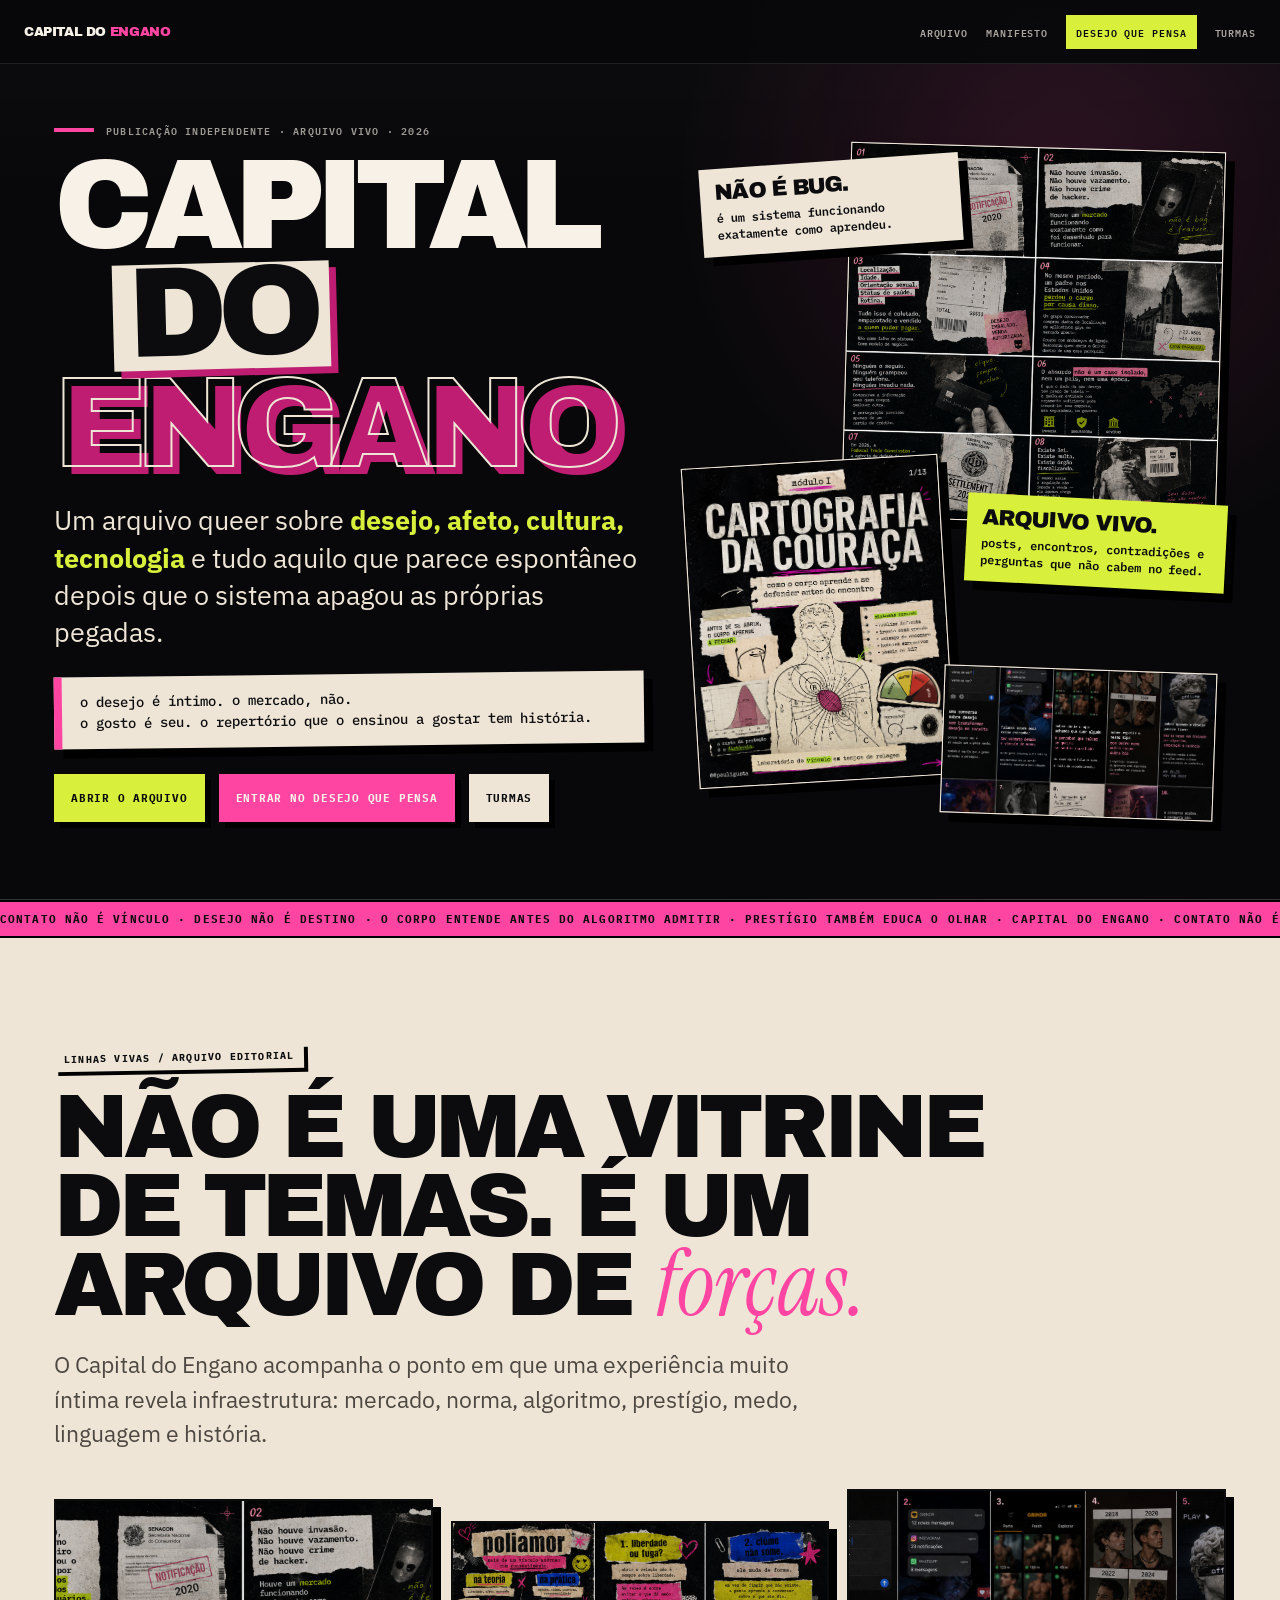
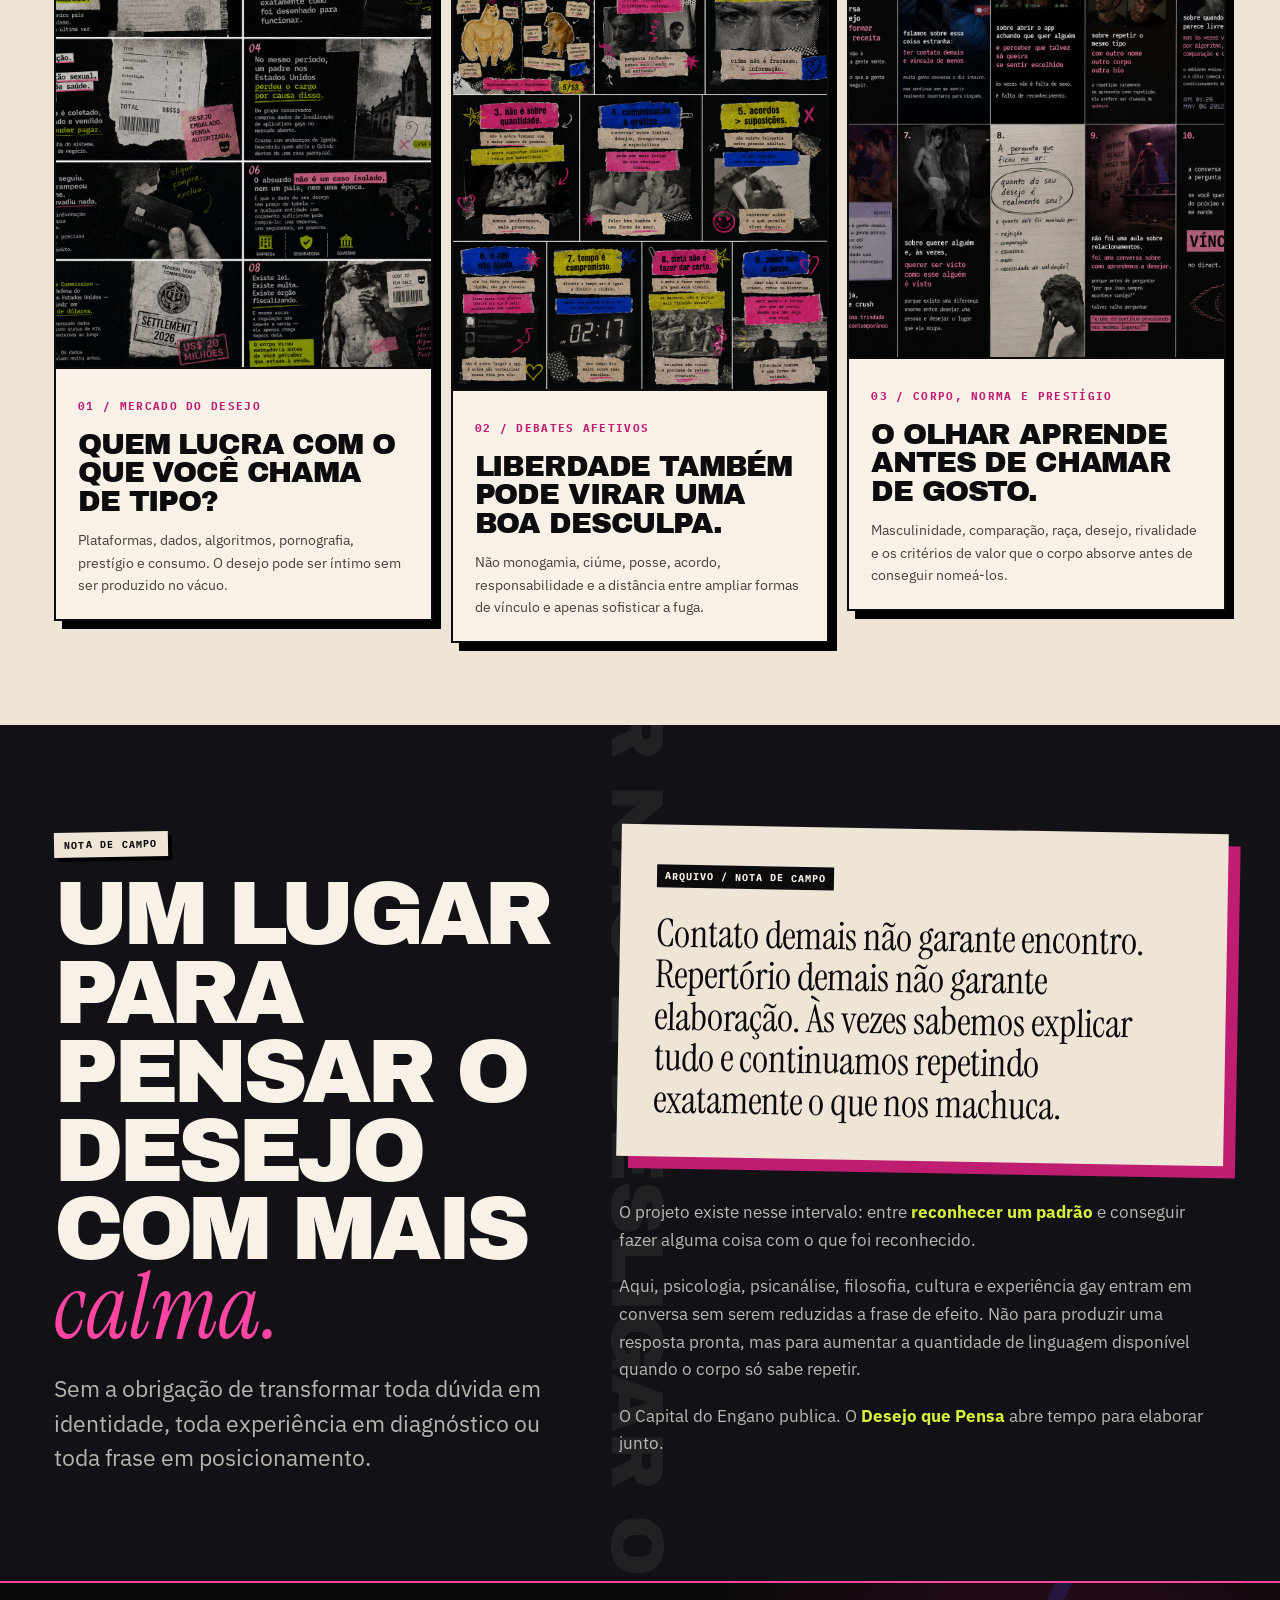
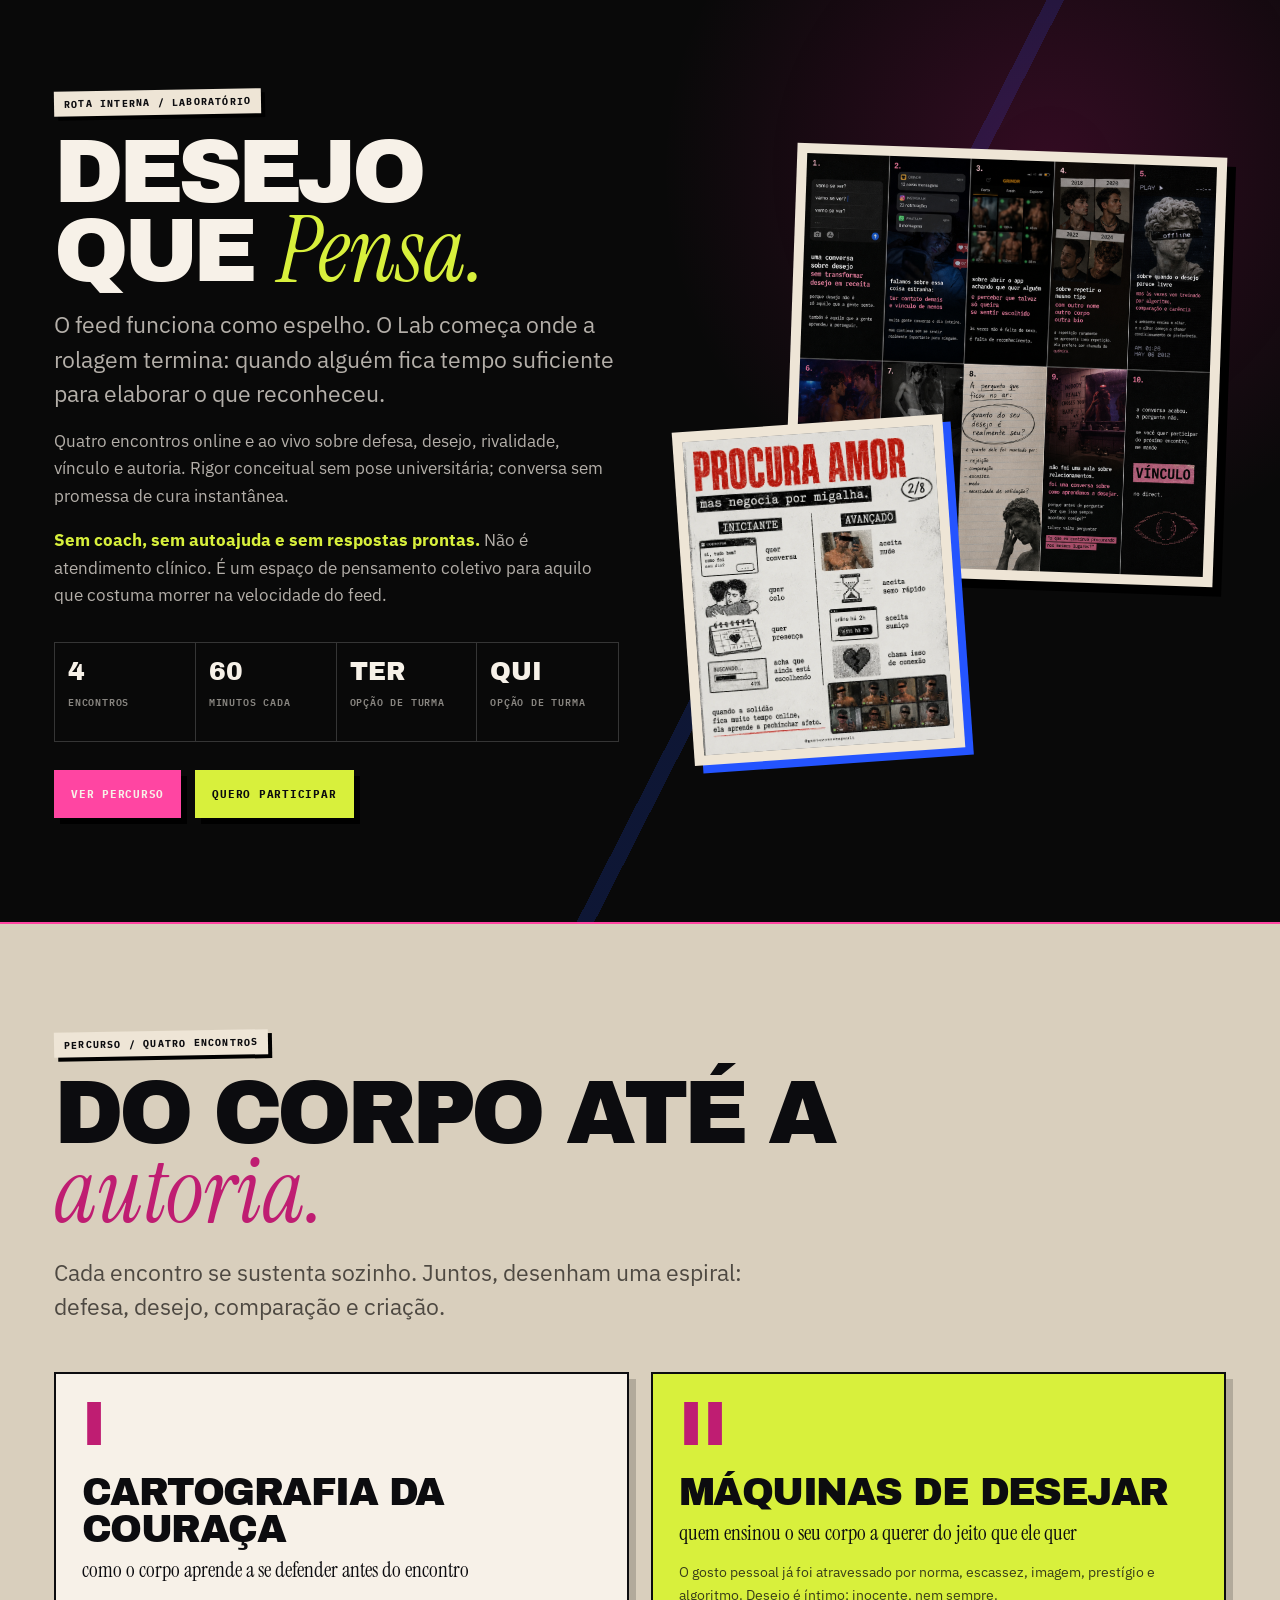
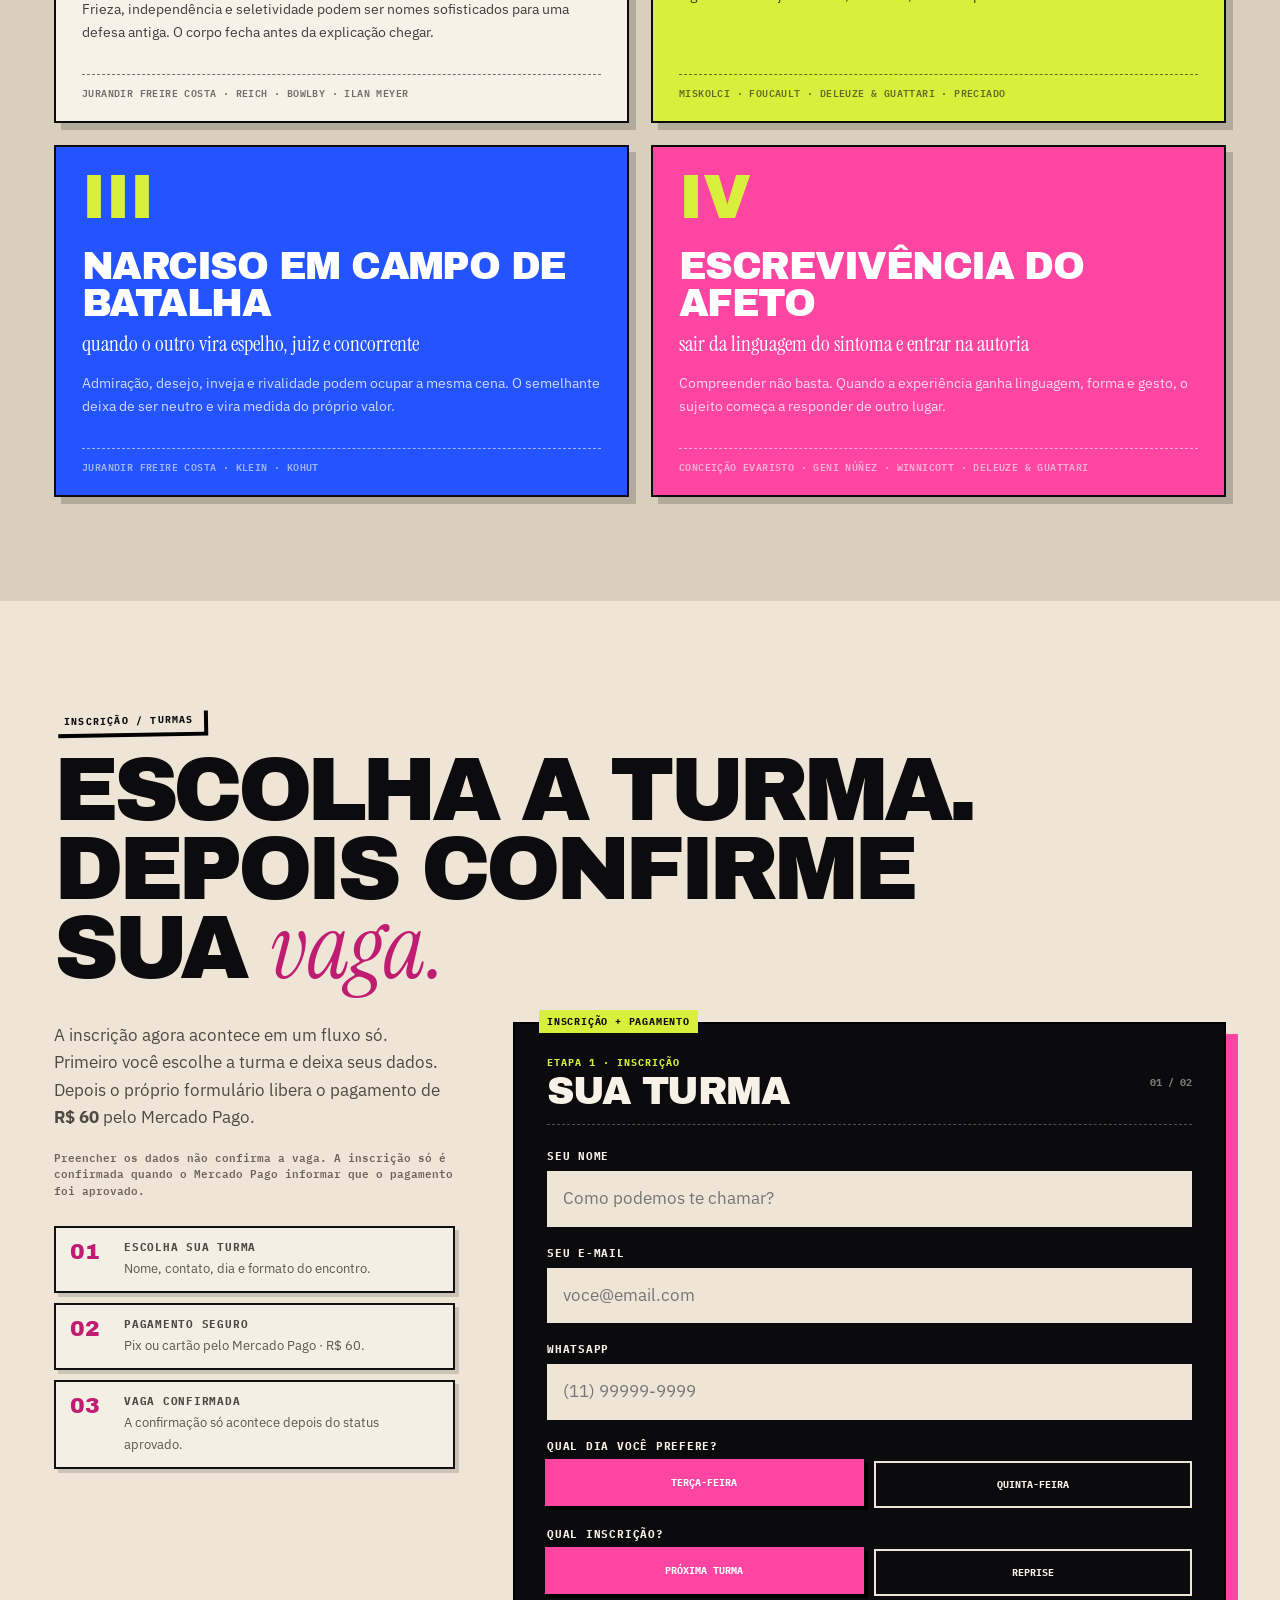
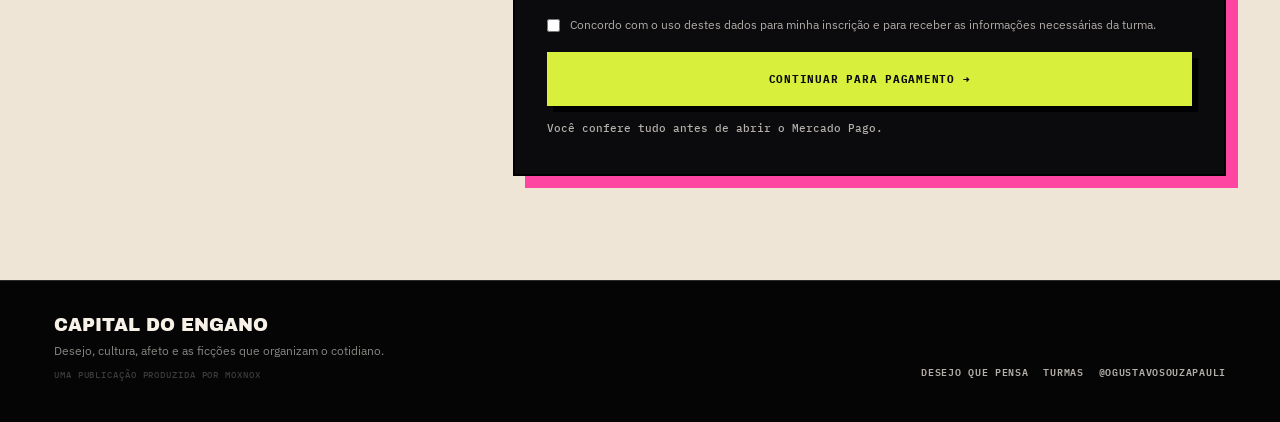
==== commit 8ca796a4: "transforma turmas em fluxo de inscrição e pagamento" ====
--- a/index.html
+++ b/index.html
@@ -20,8 +20,8 @@
     body:before{content:'';position:fixed;inset:0;z-index:9999;pointer-events:none;opacity:.16;background-image:radial-gradient(circle at 12% 24%,rgba(255,255,255,.07) 0 1px,transparent 1px 4px),radial-gradient(circle at 72% 66%,rgba(255,255,255,.04) 0 1px,transparent 1px 5px);mix-blend-mode:screen}
     ::selection{background:var(--acid);color:var(--ink)}
     img{display:block;max-width:100%}
-    a,button,input{font:inherit}
-    a:focus-visible,button:focus-visible,input:focus-visible{outline:3px solid var(--acid);outline-offset:4px}
+    a,button,input,select{font:inherit}
+    a:focus-visible,button:focus-visible,input:focus-visible,select:focus-visible{outline:3px solid var(--acid);outline-offset:4px}
     .skip{position:fixed;top:8px;left:8px;z-index:10000;padding:8px 12px;background:var(--acid);color:var(--ink);font:700 12px 'IBM Plex Mono',monospace;transform:translateY(-160%)}
     .skip:focus{transform:translateY(0)}
     .container{width:min(100%,var(--max));margin:0 auto;padding-inline:34px}
@@ -119,74 +119,51 @@
     .module .thesis{margin-top:10px;font:400 21px/1.15 'Instrument Serif',serif}
     .module .desc{margin-top:16px;font-size:14px;opacity:.78}
     .module .refs{position:absolute;left:26px;right:26px;bottom:22px;padding-top:10px;border-top:1px dashed currentColor;opacity:.57;font:600 10px/1.4 'IBM Plex Mono',monospace;text-transform:uppercase;letter-spacing:.04em}
+
     #mailing{background:var(--paper);color:var(--ink)}
     #mailing .title{color:var(--ink)}
     #mailing .title em{color:var(--pink2)}
-    .mail-grid{display:grid;grid-template-columns:minmax(0,.8fr) minmax(400px,1.2fr);gap:70px;align-items:start;margin-top:34px}
-    .mail-copy p{max-width:540px;color:#4e4942}
+    .mail-grid{display:grid;grid-template-columns:minmax(0,.72fr) minmax(420px,1.28fr);gap:58px;align-items:start;margin-top:34px}
+    .mail-copy p{max-width:520px;color:#4e4942}
     .mail-copy .small{margin-top:17px;font:600 11px/1.5 'IBM Plex Mono',monospace;color:#6c635a}
+    .flow-map{display:grid;gap:10px;margin-top:28px;max-width:520px}
+    .flow-map div{display:grid;grid-template-columns:42px 1fr;gap:12px;align-items:start;padding:12px 14px;border:2px solid #111;background:rgba(255,255,255,.36);box-shadow:4px 4px 0 rgba(0,0,0,.15)}
+    .flow-map b{font:400 22px 'Archivo Black',sans-serif;color:var(--pink2)}
+    .flow-map strong{display:block;font:700 11px 'IBM Plex Mono',monospace;text-transform:uppercase;letter-spacing:.07em}
+    .flow-map span{display:block;margin-top:4px;color:#5d564e;font-size:13px}
     .form{position:relative;padding:32px;background:#0b0b0d;color:var(--white);border:2px solid #000;box-shadow:12px 12px 0 var(--pink)}
-    .form:before{content:'FORMULÁRIO DAS TURMAS';position:absolute;top:-14px;left:24px;padding:5px 8px;background:var(--acid);color:var(--ink);font:700 10px 'IBM Plex Mono',monospace;letter-spacing:.08em}
-    .field{margin-bottom:22px}.label{display:block;margin-bottom:8px;color:var(--white);font:700 11px 'IBM Plex Mono',monospace;text-transform:uppercase;letter-spacing:.07em}.input{width:100%;min-height:50px;padding:12px 14px;border:2px solid var(--paper);background:var(--paper);color:var(--ink);border-radius:0}.choices{display:grid;grid-template-columns:repeat(2,minmax(0,1fr));gap:8px}.choice{position:relative}.choice input{position:absolute;opacity:0}.choice label{display:flex;min-height:47px;align-items:center;justify-content:center;padding:10px;border:2px solid var(--paper);color:var(--white);font:700 10px 'IBM Plex Mono',monospace;text-align:center;text-transform:uppercase;cursor:pointer}.choice input:checked+label{background:var(--pink);color:#fff;border-color:var(--pink);box-shadow:4px 4px 0 #000;transform:translate(-2px,-2px)}.consent{display:flex;gap:10px;align-items:flex-start;margin:18px 0;color:rgba(246,240,231,.7);font-size:12px}.consent input{margin-top:4px;accent-color:var(--pink)}.submit{width:100%;min-height:51px;border:2px solid var(--acid);background:var(--acid);color:var(--ink);box-shadow:6px 6px 0 #000;font:700 11px 'IBM Plex Mono',monospace;text-transform:uppercase;letter-spacing:.07em;cursor:pointer}.submit:disabled{opacity:.6;cursor:default}#form-msg{min-height:21px;margin-top:15px;color:rgba(246,240,231,.72);font:500 11px/1.45 'IBM Plex Mono',monospace}.hp{position:absolute!important;left:-10000px!important;width:1px!important;height:1px!important;overflow:hidden!important}
+    .form:before{content:'INSCRIÇÃO + PAGAMENTO';position:absolute;top:-14px;left:24px;padding:5px 8px;background:var(--acid);color:var(--ink);font:700 10px 'IBM Plex Mono',monospace;letter-spacing:.08em}
+    .step-head{display:flex;align-items:center;justify-content:space-between;gap:12px;margin-bottom:24px;padding-bottom:14px;border-bottom:1px dashed rgba(246,240,231,.3)}
+    .step-kicker{font:700 10px 'IBM Plex Mono',monospace;text-transform:uppercase;letter-spacing:.1em;color:var(--acid)}
+    .step-count{font:700 10px 'IBM Plex Mono',monospace;color:rgba(246,240,231,.5)}
+    .step-title{margin-top:5px;font:400 clamp(24px,3vw,38px)/.96 'Archivo Black',sans-serif;text-transform:uppercase;letter-spacing:-.04em}
+    .field{margin-bottom:19px}.label{display:block;margin-bottom:8px;color:var(--white);font:700 11px 'IBM Plex Mono',monospace;text-transform:uppercase;letter-spacing:.07em}.input{width:100%;min-height:50px;padding:12px 14px;border:2px solid var(--paper);background:var(--paper);color:var(--ink);border-radius:0}.choices{display:grid;grid-template-columns:repeat(2,minmax(0,1fr));gap:8px}.choice{position:relative}.choice input{position:absolute;opacity:0}.choice label{display:flex;min-height:47px;align-items:center;justify-content:center;padding:10px;border:2px solid var(--paper);color:var(--white);font:700 10px 'IBM Plex Mono',monospace;text-align:center;text-transform:uppercase;cursor:pointer}.choice input:checked+label{background:var(--pink);color:#fff;border-color:var(--pink);box-shadow:4px 4px 0 #000;transform:translate(-2px,-2px)}
+    .consent{display:flex;gap:10px;align-items:flex-start;margin:18px 0;color:rgba(246,240,231,.7);font-size:12px}.consent input{margin-top:4px;accent-color:var(--pink)}
+    .submit{width:100%;min-height:54px;border:2px solid var(--acid);background:var(--acid);color:var(--ink);box-shadow:6px 6px 0 #000;font:700 11px 'IBM Plex Mono',monospace;text-transform:uppercase;letter-spacing:.07em;cursor:pointer}.submit:disabled{opacity:.6;cursor:wait}
+    #form-msg{min-height:21px;margin-top:15px;color:rgba(246,240,231,.72);font:500 11px/1.45 'IBM Plex Mono',monospace}.hp{position:absolute!important;left:-10000px!important;width:1px!important;height:1px!important;overflow:hidden!important}
+    .payment-step[hidden],.details-step[hidden]{display:none!important}
+    .pay-art{position:relative;overflow:hidden;padding:24px;background:var(--paper);color:var(--ink);border:2px solid #000;box-shadow:9px 9px 0 var(--blue)}
+    .pay-art:after{content:'R$60';position:absolute;right:-8px;bottom:-28px;color:rgba(36,84,255,.12);font:400 104px 'Archivo Black',sans-serif;transform:rotate(-7deg);pointer-events:none}
+    .pay-label{font:700 10px 'IBM Plex Mono',monospace;text-transform:uppercase;letter-spacing:.1em;color:var(--pink2)}
+    .pay-price{position:relative;z-index:1;margin-top:8px;font:400 clamp(58px,8vw,88px)/.9 'Archivo Black',sans-serif;letter-spacing:-.06em}
+    .pay-price small{font:700 11px 'IBM Plex Mono',monospace;letter-spacing:0}
+    .pay-summary{position:relative;z-index:1;display:grid;gap:9px;margin-top:22px;padding-top:18px;border-top:2px solid #111}
+    .pay-summary div{display:flex;justify-content:space-between;gap:16px;font:600 11px/1.35 'IBM Plex Mono',monospace;text-transform:uppercase}
+    .pay-summary span:first-child{color:#766d63}.pay-summary strong{text-align:right}
+    .pay-note{position:relative;z-index:1;margin-top:18px;font-size:12px;color:#565048}
+    .pay-actions{display:grid;gap:10px;margin-top:22px}
+    .pay-button{width:100%;min-height:58px;border:2px solid #000;background:var(--pink);color:#fff;box-shadow:6px 6px 0 #000;font:700 11px 'IBM Plex Mono',monospace;text-transform:uppercase;letter-spacing:.08em;cursor:pointer}
+    .pay-button:disabled{opacity:.55;cursor:wait}
+    .edit-button{width:100%;min-height:44px;border:1px solid rgba(246,240,231,.3);background:transparent;color:rgba(246,240,231,.75);font:700 10px 'IBM Plex Mono',monospace;text-transform:uppercase;cursor:pointer}
+    .secure-line{display:flex;gap:9px;align-items:center;margin-top:15px;color:rgba(246,240,231,.56);font:600 10px/1.45 'IBM Plex Mono',monospace}
+    .secure-line:before{content:'✓';display:inline-flex;width:19px;height:19px;align-items:center;justify-content:center;background:var(--acid);color:var(--ink);font-weight:900;flex:0 0 auto}
+
     footer{padding:34px 0 42px;background:#050506;border-top:1px solid var(--line)}.foot{display:flex;align-items:flex-end;justify-content:space-between;gap:28px}.foot strong{display:block;font:400 18px 'Archivo Black',sans-serif;text-transform:uppercase}.foot span{display:block;margin-top:6px;color:rgba(246,240,231,.55);font-size:12px}.mox{margin-top:8px!important;color:rgba(246,240,231,.23)!important;font:500 9px 'IBM Plex Mono',monospace!important;text-transform:uppercase;letter-spacing:.1em}.footlinks{display:flex;flex-wrap:wrap;gap:15px;justify-content:flex-end}.footlinks a{color:rgba(246,240,231,.72);text-decoration:none;font:600 10px 'IBM Plex Mono',monospace;text-transform:uppercase;letter-spacing:.07em}
     @media(max-width:1000px){.hero-grid,.calma-grid,.dqp-grid,.mail-grid{grid-template-columns:1fr}.hero-collage{min-height:650px}.lines{grid-template-columns:1fr 1fr}.line-card:nth-child(2),.line-card:nth-child(3){transform:none}.dqp-art{min-height:610px}}
     @media(max-width:760px){
-      html{scroll-padding-top:58px}
-      body{font-size:16px}
-      .container{padding-inline:16px}
-      .section{padding:72px 0}
-      nav{min-height:56px;padding:6px 10px;gap:8px;align-items:center}
-      .brand{font-size:10px;line-height:1.05;max-width:78px;white-space:normal}
-      .navlinks{gap:4px;margin-left:auto}
-      .navlinks .hide{display:none}
-      .navlinks a{font-size:8px;letter-spacing:.03em}
-      .navlinks .lab{padding:7px 6px;max-width:102px;text-align:center;white-space:normal;line-height:1.05}
-      .title{font-size:clamp(35px,11.5vw,58px);line-height:.92;letter-spacing:-.055em;overflow-wrap:normal;word-break:normal}
-      #hero{padding:96px 0 58px;align-items:flex-start}
-      h1{font-size:clamp(54px,17vw,88px);line-height:.78;letter-spacing:-.065em}
-      h1 .engano{font-size:.92em;-webkit-text-stroke:1.5px var(--paper);text-shadow:5px 5px 0 var(--pink2)}
-      h1 .do{margin-left:6%;box-shadow:5px 5px 0 var(--pink2)}
-      .hero-meta{font-size:8px;letter-spacing:.08em;line-height:1.3}
-      .hero-copy{font-size:19px;margin-top:24px}
-      .hero-note{font-size:12px;transform:none;margin-right:5px}
-      .actions{gap:10px}
-      .hero-collage{min-height:auto;display:grid;grid-template-columns:1.15fr .85fr;gap:12px;margin-top:44px;padding-bottom:8px}
-      .pic,.sticker{position:relative!important;inset:auto!important;right:auto!important;left:auto!important;top:auto!important;bottom:auto!important}
-      .pic{width:100%!important;transform:none!important;box-shadow:6px 6px 0 #000}
-      .pic.a{grid-column:1/-1;aspect-ratio:1/1}
-      .pic.b{aspect-ratio:4/5}
-      .pic.c{height:auto;aspect-ratio:4/3;align-self:end}
-      .sticker{max-width:none!important;transform:none!important;padding:11px!important;font-size:10px!important}
-      .sticker.one{grid-column:1}.sticker.two{grid-column:2}
-      .sticker strong{font-size:16px!important}
-      .lines,.modules{grid-template-columns:1fr}
-      .line-card{min-height:0}
-      #calma:before{display:none}
-      .calma-paper{padding:26px 22px;transform:none;box-shadow:8px 8px 0 var(--pink2)}
-      .stats{grid-template-columns:repeat(2,minmax(0,1fr))}
-      .stat:nth-child(2){border-right:0}.stat:nth-child(-n+2){border-bottom:1px solid rgba(255,255,255,.18)}
-      .dqp-art{min-height:auto;display:grid;grid-template-columns:1fr 1fr;gap:12px;margin-top:36px}
-      .dqp-main,.dqp-small{position:relative!important;inset:auto!important;width:100%!important;transform:none!important;padding:7px}
-      .dqp-main{grid-column:1/-1}
-      .dqp-main img{aspect-ratio:1/1;object-fit:cover}
-      .dqp-small{box-shadow:6px 6px 0 var(--blue)}
-      .module{min-height:0;padding:24px}
-      .module .refs{position:static;margin-top:22px}
-      .choices{grid-template-columns:1fr}
-      .form{padding:30px 18px;box-shadow:8px 8px 0 var(--pink)}
-      .form:before{left:16px;max-width:calc(100% - 32px);white-space:normal}
-      .foot{flex-direction:column;align-items:flex-start}.footlinks{justify-content:flex-start}
+      html{scroll-padding-top:58px}body{font-size:16px}.container{padding-inline:16px}.section{padding:72px 0}nav{min-height:56px;padding:6px 10px;gap:8px;align-items:center}.brand{font-size:10px;line-height:1.05;max-width:78px;white-space:normal}.navlinks{gap:4px;margin-left:auto}.navlinks .hide{display:none}.navlinks a{font-size:8px;letter-spacing:.03em}.navlinks .lab{padding:7px 6px;max-width:102px;text-align:center;white-space:normal;line-height:1.05}.title{font-size:clamp(35px,11.5vw,58px);line-height:.92;letter-spacing:-.055em;overflow-wrap:normal;word-break:normal}#hero{padding:96px 0 58px;align-items:flex-start}h1{font-size:clamp(54px,17vw,88px);line-height:.78;letter-spacing:-.065em}h1 .engano{font-size:.92em;-webkit-text-stroke:1.5px var(--paper);text-shadow:5px 5px 0 var(--pink2)}h1 .do{margin-left:6%;box-shadow:5px 5px 0 var(--pink2)}.hero-meta{font-size:8px;letter-spacing:.08em;line-height:1.3}.hero-copy{font-size:19px;margin-top:24px}.hero-note{font-size:12px;transform:none;margin-right:5px}.actions{gap:10px}.hero-collage{min-height:auto;display:grid;grid-template-columns:1.15fr .85fr;gap:12px;margin-top:44px;padding-bottom:8px}.pic,.sticker{position:relative!important;inset:auto!important;right:auto!important;left:auto!important;top:auto!important;bottom:auto!important}.pic{width:100%!important;transform:none!important;box-shadow:6px 6px 0 #000}.pic.a{grid-column:1/-1;aspect-ratio:1/1}.pic.b{aspect-ratio:4/5}.pic.c{height:auto;aspect-ratio:4/3;align-self:end}.sticker{max-width:none!important;transform:none!important;padding:11px!important;font-size:10px!important}.sticker.one{grid-column:1}.sticker.two{grid-column:2}.sticker strong{font-size:16px!important}.lines,.modules{grid-template-columns:1fr}.line-card{min-height:0}#calma:before{display:none}.calma-paper{padding:26px 22px;transform:none;box-shadow:8px 8px 0 var(--pink2)}.stats{grid-template-columns:repeat(2,minmax(0,1fr))}.stat:nth-child(2){border-right:0}.stat:nth-child(-n+2){border-bottom:1px solid rgba(255,255,255,.18)}.dqp-art{min-height:auto;display:grid;grid-template-columns:1fr 1fr;gap:12px;margin-top:36px}.dqp-main,.dqp-small{position:relative!important;inset:auto!important;width:100%!important;transform:none!important;padding:7px}.dqp-main{grid-column:1/-1}.dqp-main img{aspect-ratio:1/1;object-fit:cover}.dqp-small{box-shadow:6px 6px 0 var(--blue)}.module{min-height:0;padding:24px}.module .refs{position:static;margin-top:22px}.choices{grid-template-columns:1fr}.form{padding:30px 18px;box-shadow:8px 8px 0 var(--pink)}.form:before{left:16px;max-width:calc(100% - 32px);white-space:normal}.foot{flex-direction:column;align-items:flex-start}.footlinks{justify-content:flex-start}
     }
-    @media(max-width:420px){
-      nav{gap:5px}.brand{max-width:64px;font-size:9px}.navlinks a{font-size:7.5px}.navlinks .lab{max-width:88px;padding:6px 5px}
-      .container{padding-inline:14px}
-      h1{font-size:clamp(50px,16.4vw,72px)}
-      .title{font-size:clamp(33px,10.8vw,48px)}
-      .hero-collage{grid-template-columns:1fr 1fr}
-      .actions{flex-direction:column;align-items:stretch}.btn{width:100%}
-      .stats{grid-template-columns:1fr 1fr}
-      .stat{min-height:88px;padding:13px 10px}
-    }
+    @media(max-width:420px){nav{gap:5px}.brand{max-width:64px;font-size:9px}.navlinks a{font-size:7.5px}.navlinks .lab{max-width:88px;padding:6px 5px}.container{padding-inline:14px}h1{font-size:clamp(50px,16.4vw,72px)}.title{font-size:clamp(33px,10.8vw,48px)}.hero-collage{grid-template-columns:1fr 1fr}.actions{flex-direction:column;align-items:stretch}.btn{width:100%}.stats{grid-template-columns:1fr 1fr}.stat{min-height:88px;padding:13px 10px}.pay-summary div{display:grid;gap:3px}.pay-summary strong{text-align:left}}
     @media(max-width:360px){.brand{display:none}.navlinks{width:100%;justify-content:flex-end}h1{font-size:50px}.title{font-size:34px}.hero-meta:before{width:24px}}
     @media(prefers-reduced-motion:reduce){html{scroll-behavior:auto}.ticker div{animation:none}}
   </style>
@@ -201,13 +178,82 @@
     <section class="section" id="calma"><div class="container calma-grid"><div><span class="eyebrow">nota de campo</span><h2 class="title">Um lugar para pensar o desejo com mais <em>calma.</em></h2><p class="lead">Sem a obrigação de transformar toda dúvida em identidade, toda experiência em diagnóstico ou toda frase em posicionamento.</p></div><div><div class="calma-paper"><p>Contato demais não garante encontro. Repertório demais não garante elaboração. Às vezes sabemos explicar tudo e continuamos repetindo exatamente o que nos machuca.</p></div><div class="calma-copy" style="margin-top:38px"><p>O projeto existe nesse intervalo: entre <strong>reconhecer um padrão</strong> e conseguir fazer alguma coisa com o que foi reconhecido.</p><p>Aqui, psicologia, psicanálise, filosofia, cultura e experiência gay entram em conversa sem serem reduzidas a frase de efeito. Não para produzir uma resposta pronta, mas para aumentar a quantidade de linguagem disponível quando o corpo só sabe repetir.</p><p>O Capital do Engano publica. O <strong>Desejo que Pensa</strong> abre tempo para elaborar junto.</p></div></div></div></section>
     <section class="section" id="desejo"><div class="container dqp-grid"><div class="dqp-copy"><span class="eyebrow">rota interna / laboratório</span><h2 class="title">Desejo que <em>Pensa.</em></h2><p class="lead">O feed funciona como espelho. O Lab começa onde a rolagem termina: quando alguém fica tempo suficiente para elaborar o que reconheceu.</p><p>Quatro encontros online e ao vivo sobre defesa, desejo, rivalidade, vínculo e autoria. Rigor conceitual sem pose universitária; conversa sem promessa de cura instantânea.</p><p><strong style="color:var(--acid)">Sem coach, sem autoajuda e sem respostas prontas.</strong> Não é atendimento clínico. É um espaço de pensamento coletivo para aquilo que costuma morrer na velocidade do feed.</p><div class="stats"><div class="stat"><strong>4</strong><span>encontros</span></div><div class="stat"><strong>60</strong><span>minutos cada</span></div><div class="stat"><strong>TER</strong><span>opção de turma</span></div><div class="stat"><strong>QUI</strong><span>opção de turma</span></div></div><div class="actions"><a class="btn pink" href="#percurso">Ver percurso</a><a class="btn" href="#mailing">Quero participar</a></div></div><div class="dqp-art"><figure class="dqp-main"><a class="ig" href="https://www.instagram.com/p/DaZJoE9jdEI/" target="_blank" rel="noopener noreferrer"><img src="v1.5/assets/dqp-carousel.png" alt="Carrossel Desejo que Pensa"></a></figure><figure class="dqp-small"><a class="ig" href="https://www.instagram.com/p/DaG-AF5jT24/" target="_blank" rel="noopener noreferrer"><img src="v1.5/assets/post-procura.webp" alt="Post Procura amor, mas negocia por migalha"></a></figure></div></div></section>
     <section class="section" id="percurso"><div class="container"><span class="eyebrow">percurso / quatro encontros</span><h2 class="title">Do corpo até a <em>autoria.</em></h2><p class="lead">Cada encontro se sustenta sozinho. Juntos, desenham uma espiral: defesa, desejo, comparação e criação.</p><div class="modules"><article class="module"><div class="n">I</div><h3>Cartografia da Couraça</h3><p class="thesis">como o corpo aprende a se defender antes do encontro</p><p class="desc">Frieza, independência e seletividade podem ser nomes sofisticados para uma defesa antiga. O corpo fecha antes da explicação chegar.</p><p class="refs">Jurandir Freire Costa · Reich · Bowlby · Ilan Meyer</p></article><article class="module"><div class="n">II</div><h3>Máquinas de Desejar</h3><p class="thesis">quem ensinou o seu corpo a querer do jeito que ele quer</p><p class="desc">O gosto pessoal já foi atravessado por norma, escassez, imagem, prestígio e algoritmo. Desejo é íntimo; inocente, nem sempre.</p><p class="refs">Miskolci · Foucault · Deleuze & Guattari · Preciado</p></article><article class="module"><div class="n">III</div><h3>Narciso em Campo de Batalha</h3><p class="thesis">quando o outro vira espelho, juiz e concorrente</p><p class="desc">Admiração, desejo, inveja e rivalidade podem ocupar a mesma cena. O semelhante deixa de ser neutro e vira medida do próprio valor.</p><p class="refs">Jurandir Freire Costa · Klein · Kohut</p></article><article class="module"><div class="n">IV</div><h3>Escrevivência do Afeto</h3><p class="thesis">sair da linguagem do sintoma e entrar na autoria</p><p class="desc">Compreender não basta. Quando a experiência ganha linguagem, forma e gesto, o sujeito começa a responder de outro lugar.</p><p class="refs">Conceição Evaristo · Geni Núñez · Winnicott · Deleuze & Guattari</p></article></div></div></section>
-    <section class="section" id="mailing"><div class="container"><span class="eyebrow">mailing / turmas</span><h2 class="title">Escolha o dia. A conversa continua <em>ao vivo.</em></h2><div class="mail-grid"><div class="mail-copy"><p>Deixe seu email, escolha terça ou quinta e sinalize se quer a próxima turma ou a reprise. O cadastro continua usando a base do projeto.</p><p class="small">Também dá para acompanhar as próximas chamadas pelo Instagram @ogustavosouzapauli.</p><div class="actions"><a class="btn pink" href="https://instagram.com/ogustavosouzapauli" target="_blank" rel="noopener noreferrer">Instagram</a></div></div><form class="form" id="mailing-form" onsubmit="handleWaitlist(event)"><label class="hp" for="website">Não preencha</label><input class="hp" id="website" autocomplete="off" tabindex="-1" type="text"><div class="field"><label class="label" for="email">Seu email</label><input class="input" id="email" type="email" autocomplete="email" placeholder="voce@email.com" required></div><div class="field"><span class="label">Qual turma você prefere?</span><div class="choices"><div class="choice"><input checked id="tuesday" name="turma" type="radio" value="terca" required><label for="tuesday">Terça-feira</label></div><div class="choice"><input id="thursday" name="turma" type="radio" value="quinta" required><label for="thursday">Quinta-feira</label></div></div></div><div class="field"><span class="label">O que você quer agora?</span><div class="choices"><div class="choice"><input checked id="next-class" name="interesse" type="radio" value="proxima turma" required><label for="next-class">Próxima turma</label></div><div class="choice"><input id="replay" name="interesse" type="radio" value="reprise" required><label for="replay">Reprise</label></div></div></div><label class="consent" for="consent"><input id="consent" type="checkbox" required><span>Concordo em receber informações do Capital do Engano e do Desejo que Pensa.</span></label><button class="submit" type="submit">Entrar na lista</button><div id="form-msg" role="status">Você recebe o aviso da turma escolhida e as próximas publicações.</div></form></div></div></section>
+
+    <section class="section" id="mailing"><div class="container"><span class="eyebrow">inscrição / turmas</span><h2 class="title">Escolha a turma. Depois confirme sua <em>vaga.</em></h2><div class="mail-grid"><div class="mail-copy"><p>A inscrição agora acontece em um fluxo só. Primeiro você escolhe a turma e deixa seus dados. Depois o próprio formulário libera o pagamento de <strong>R$ 60</strong> pelo Mercado Pago.</p><p class="small">Preencher os dados não confirma a vaga. A inscrição só é confirmada quando o Mercado Pago informar que o pagamento foi aprovado.</p><div class="flow-map"><div><b>01</b><p><strong>Escolha sua turma</strong><span>Nome, contato, dia e formato do encontro.</span></p></div><div><b>02</b><p><strong>Pagamento seguro</strong><span>Pix ou cartão pelo Mercado Pago · R$ 60.</span></p></div><div><b>03</b><p><strong>Vaga confirmada</strong><span>A confirmação só acontece depois do status aprovado.</span></p></div></div></div>
+
+      <div class="form" id="enrollment-flow">
+        <form id="enrollment-form" class="details-step">
+          <label class="hp" for="website">Não preencha</label><input class="hp" id="website" autocomplete="off" tabindex="-1" type="text">
+          <div class="step-head"><div><div class="step-kicker">Etapa 1 · inscrição</div><div class="step-title">Sua turma</div></div><div class="step-count">01 / 02</div></div>
+          <div class="field"><label class="label" for="name">Seu nome</label><input class="input" id="name" name="name" autocomplete="name" placeholder="Como podemos te chamar?" required></div>
+          <div class="field"><label class="label" for="email">Seu e-mail</label><input class="input" id="email" name="email" type="email" autocomplete="email" placeholder="voce@email.com" required></div>
+          <div class="field"><label class="label" for="whatsapp">WhatsApp</label><input class="input" id="whatsapp" name="whatsapp" type="tel" inputmode="tel" autocomplete="tel" placeholder="(11) 99999-9999" required></div>
+          <div class="field"><span class="label">Qual dia você prefere?</span><div class="choices"><div class="choice"><input checked id="tuesday" name="dia" type="radio" value="terça-feira" required><label for="tuesday">Terça-feira</label></div><div class="choice"><input id="thursday" name="dia" type="radio" value="quinta-feira" required><label for="thursday">Quinta-feira</label></div></div></div>
+          <div class="field"><span class="label">Qual inscrição?</span><div class="choices"><div class="choice"><input checked id="next-class" name="interesse" type="radio" value="próxima turma" required><label for="next-class">Próxima turma</label></div><div class="choice"><input id="replay" name="interesse" type="radio" value="reprise" required><label for="replay">Reprise</label></div></div></div>
+          <label class="consent" for="consent"><input id="consent" type="checkbox" required><span>Concordo com o uso destes dados para minha inscrição e para receber as informações necessárias da turma.</span></label>
+          <button class="submit" type="submit">Continuar para pagamento →</button><div id="form-msg" role="status">Você confere tudo antes de abrir o Mercado Pago.</div>
+        </form>
+
+        <div id="payment-step" class="payment-step" hidden>
+          <div class="step-head"><div><div class="step-kicker">Etapa 2 · pagamento</div><div class="step-title">Confirmar vaga</div></div><div class="step-count">02 / 02</div></div>
+          <div class="pay-art"><div class="pay-label">Desejo que Pensa · investimento total</div><div class="pay-price">R$ 60 <small>BRL</small></div><div class="pay-summary"><div><span>Participante</span><strong id="summary-name"></strong></div><div><span>Turma</span><strong id="summary-class"></strong></div><div><span>Contato</span><strong id="summary-email"></strong></div></div><p class="pay-note">Ao continuar, você será levado ao ambiente seguro do Mercado Pago. Pix e cartão são processados por eles; nenhum dado de cartão passa pelo Capital do Engano.</p></div>
+          <div class="pay-actions"><button class="pay-button" id="pay-button" type="button">Pagar R$ 60 com Mercado Pago →</button><button class="edit-button" id="edit-enrollment" type="button">← corrigir meus dados</button></div>
+          <div class="secure-line" id="payment-msg">Sua vaga será confirmada apenas depois do status aprovado.</div>
+        </div>
+      </div>
+    </div></div></section>
   </main>
   <footer><div class="container foot"><div><strong>Capital do Engano</strong><span>Desejo, cultura, afeto e as ficções que organizam o cotidiano.</span><span class="mox">uma publicação produzida por MOXNOX</span></div><div class="footlinks"><a href="#desejo">Desejo que Pensa</a><a href="#mailing">Turmas</a><a href="https://instagram.com/ogustavosouzapauli" target="_blank" rel="noopener noreferrer">@ogustavosouzapauli</a></div></div></footer>
   <script>
-    const WAITLIST_URL='https://script.google.com/macros/s/AKfycbwudZe7GGlJAeFAsedaU-PXbKkB0t-PK3pkmAcOu8FNgecoTLgBZhCQ54mei_p_lXkV/exec';
-    const SUBSTACK_SUB='gustavosouzapauli';
-    async function handleWaitlist(event){event.preventDefault();const form=event.currentTarget;const msg=document.getElementById('form-msg');const button=form.querySelector('button[type="submit"]');const email=document.getElementById('email').value.trim();const consent=document.getElementById('consent').checked;const honeypot=document.getElementById('website').value.trim();const turma=form.querySelector('input[name="turma"]:checked')?.value||'';const interesse=form.querySelector('input[name="interesse"]:checked')?.value||'';if(honeypot)return;if(!consent){msg.textContent='Marque o consentimento para continuar.';msg.style.color='#ff8aa9';return;}button.disabled=true;msg.textContent='Enviando...';msg.style.color='rgba(246,240,231,.72)';const payload={email,origem:'capital-do-engano-home-v1.5',consentiu:true,turma,interesse};try{await fetch(WAITLIST_URL,{method:'POST',mode:'no-cors',headers:{'Content-Type':'application/json'},body:JSON.stringify(payload)});}catch(e){}try{await fetch('https://'+SUBSTACK_SUB+'.substack.com/api/v1/free',{method:'POST',mode:'no-cors',headers:{'Content-Type':'application/json'},body:JSON.stringify({email,first_url:location.href,first_referrer:document.referrer})});}catch(e){}msg.textContent='Anotado. Você recebe os avisos da turma escolhida e as próximas publicações.';msg.style.color='#d8f03c';form.reset();document.getElementById('tuesday').checked=true;document.getElementById('next-class').checked=true;button.disabled=false;}
+    const PAYMENT_API='https://desejoquepensa.vercel.app';
+    const enrollmentForm=document.getElementById('enrollment-form');
+    const paymentStep=document.getElementById('payment-step');
+    const paymentMsg=document.getElementById('payment-msg');
+    const payButton=document.getElementById('pay-button');
+    const editButton=document.getElementById('edit-enrollment');
+    let enrollmentData=null;
+
+    enrollmentForm.addEventListener('submit',event=>{
+      event.preventDefault();
+      const honeypot=document.getElementById('website').value.trim();
+      if(honeypot)return;
+      const name=document.getElementById('name').value.trim();
+      const email=document.getElementById('email').value.trim();
+      const whatsapp=document.getElementById('whatsapp').value.trim();
+      const dia=enrollmentForm.querySelector('input[name="dia"]:checked')?.value||'';
+      const interesse=enrollmentForm.querySelector('input[name="interesse"]:checked')?.value||'';
+      if(!name||!email||!whatsapp||!dia||!interesse)return;
+      enrollmentData={name,email,whatsapp,turma:`${dia} · ${interesse}`};
+      document.getElementById('summary-name').textContent=name;
+      document.getElementById('summary-class').textContent=`${dia} · ${interesse}`;
+      document.getElementById('summary-email').textContent=email;
+      enrollmentForm.hidden=true;
+      paymentStep.hidden=false;
+      paymentStep.scrollIntoView({behavior:'smooth',block:'nearest'});
+    });
+
+    editButton.addEventListener('click',()=>{
+      paymentStep.hidden=true;
+      enrollmentForm.hidden=false;
+      enrollmentForm.scrollIntoView({behavior:'smooth',block:'nearest'});
+    });
+
+    payButton.addEventListener('click',async()=>{
+      if(!enrollmentData)return;
+      payButton.disabled=true;
+      paymentMsg.textContent='Criando sua cobrança segura…';
+      try{
+        const response=await fetch(`${PAYMENT_API}/api/create-preference`,{method:'POST',headers:{'Content-Type':'application/json'},body:JSON.stringify(enrollmentData)});
+        const data=await response.json();
+        if(!response.ok||!data.checkoutUrl)throw new Error(data.error||'checkout_error');
+        sessionStorage.setItem('dqpRegistrationId',data.registrationId);
+        location.href=data.checkoutUrl;
+      }catch(error){
+        console.error(error);
+        paymentMsg.textContent='Não consegui abrir o Mercado Pago agora. Tente novamente em instantes.';
+        payButton.disabled=false;
+      }
+    });
   </script>
 </body>
 </html>
